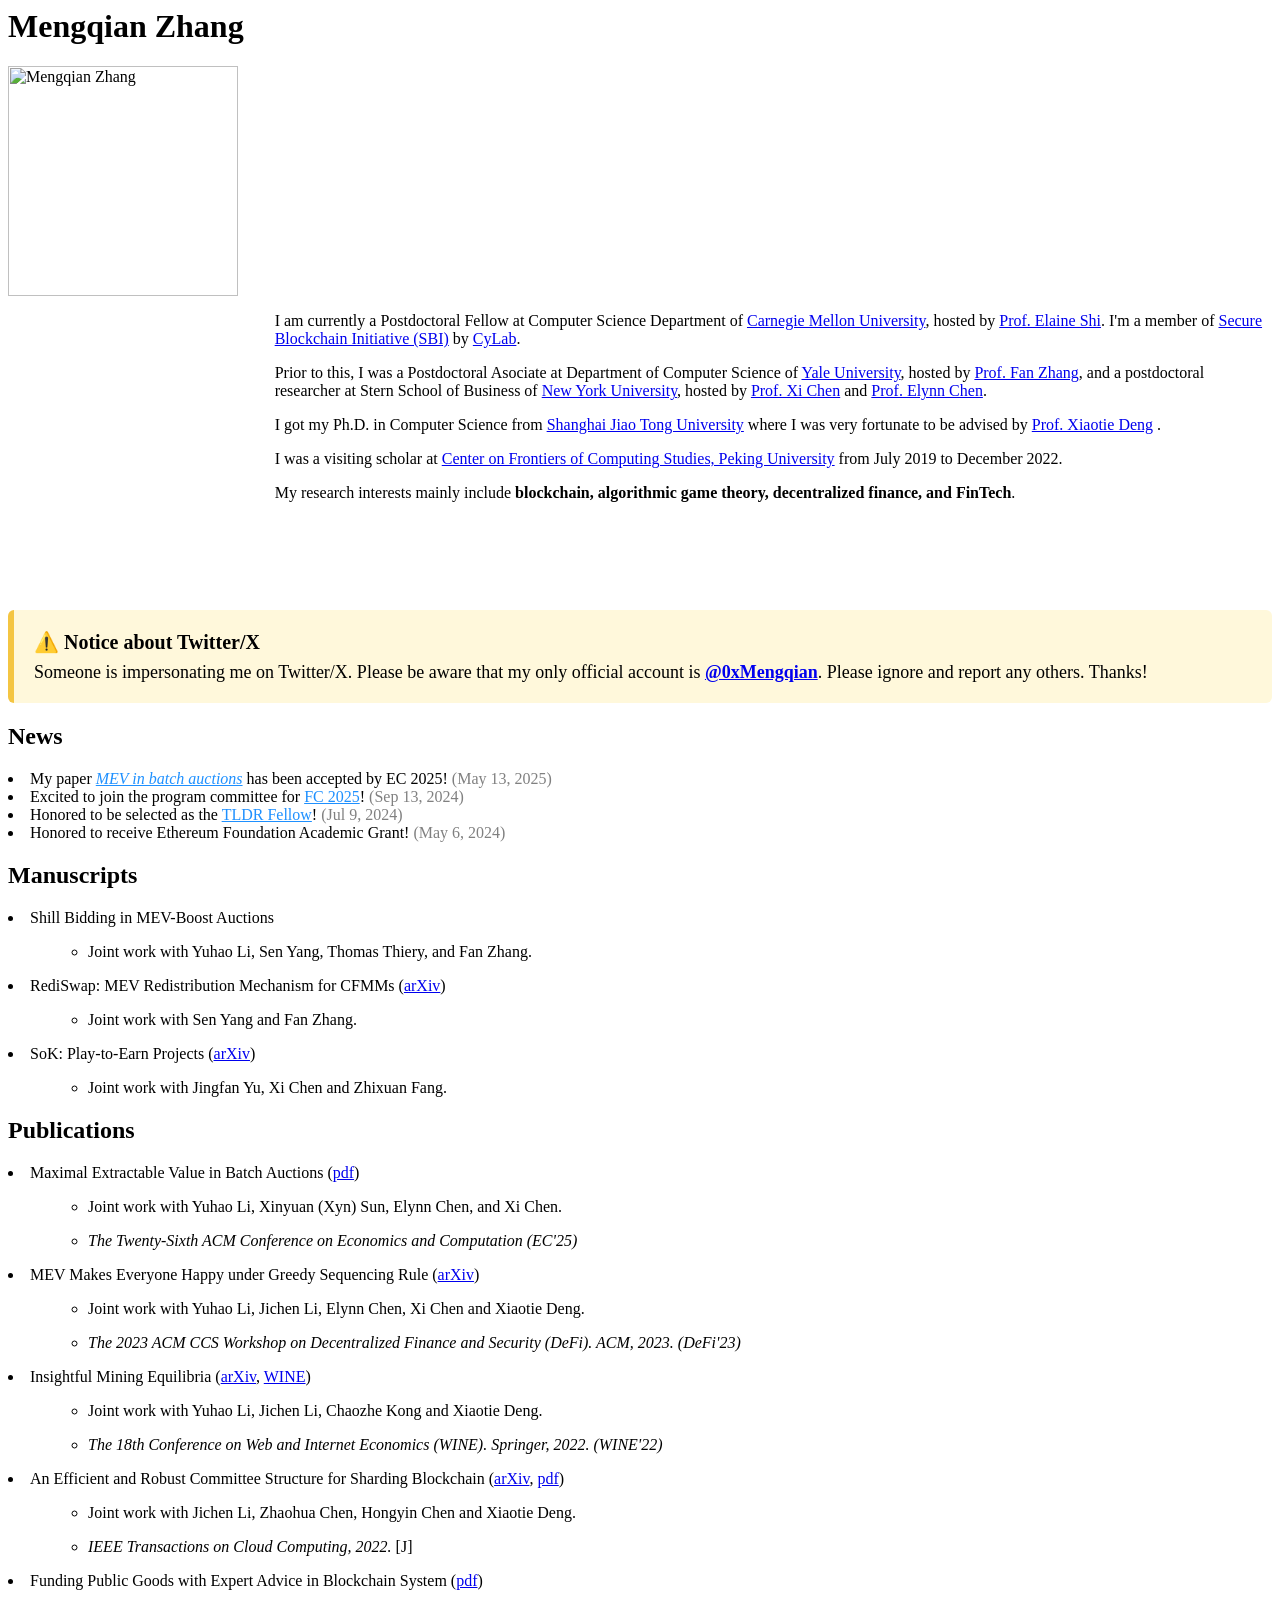
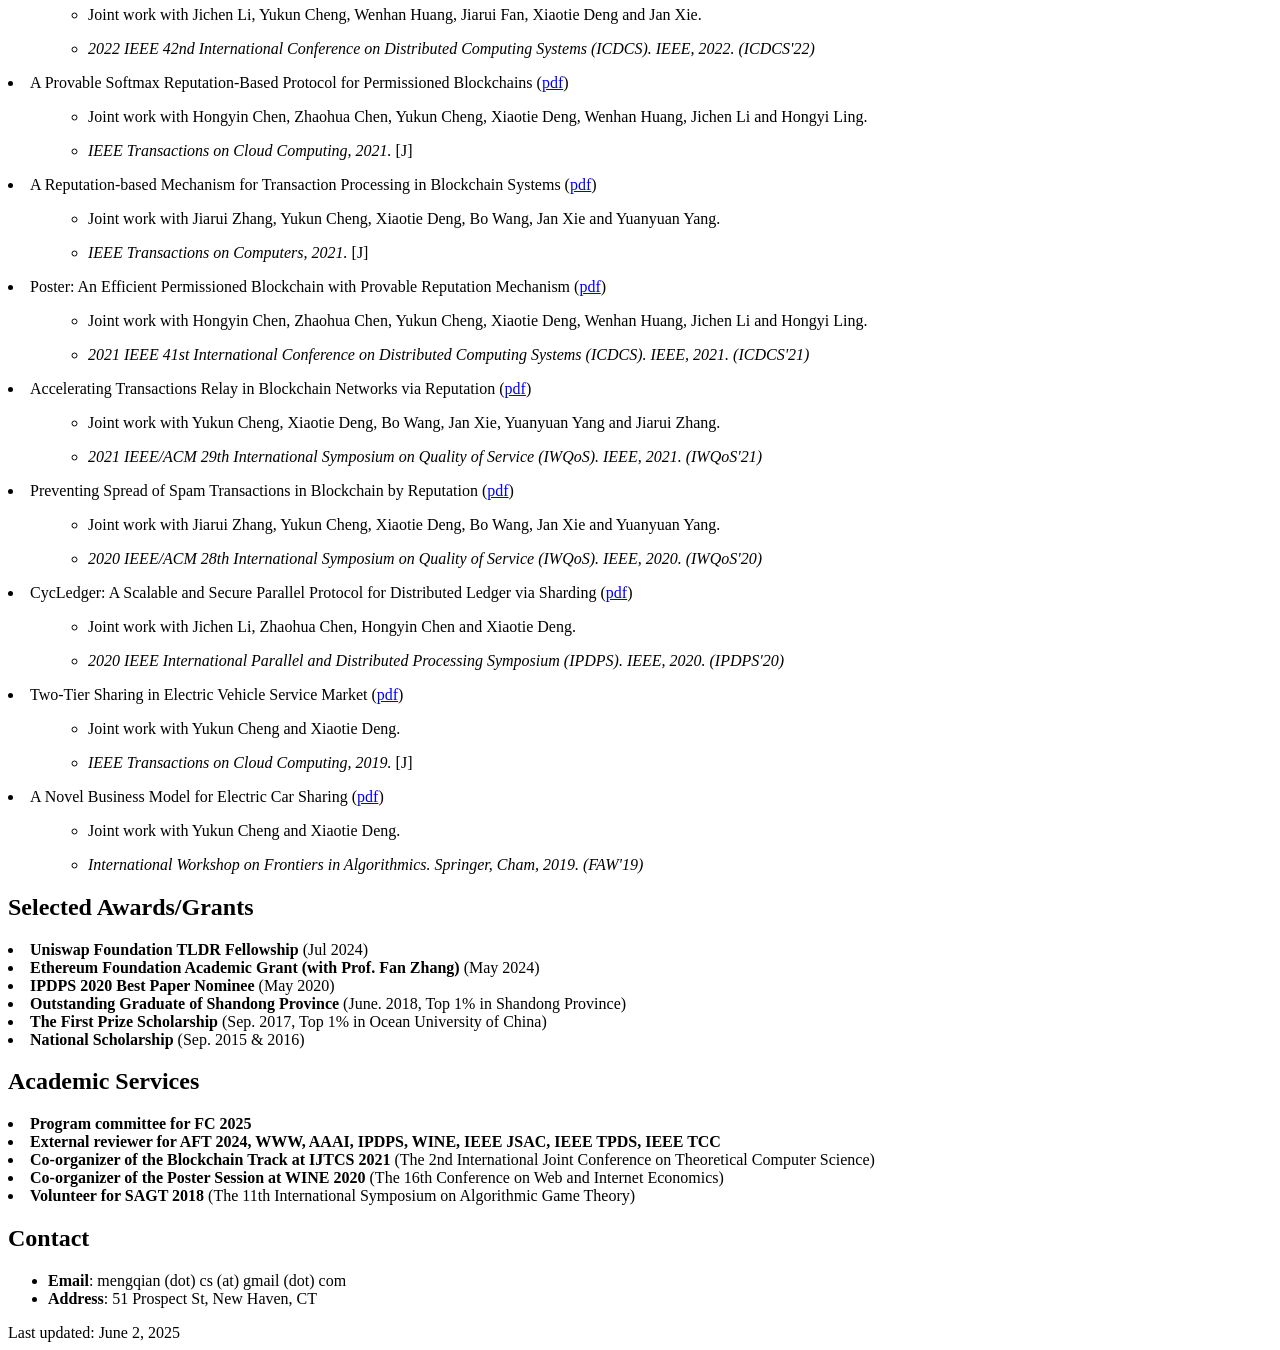
==== index.html @ 368bbe71 "minor" ====
<html><head><meta http-equiv="Content-Type" content="text/html; charset=UTF-8">

<title>Mengqian Zhang's Homepage</title>
<link rel="stylesheet" href="./files/main.css" type="text/css">
</head>


<body>
<h1>Mengqian Zhang</h1>
<div class="introimage"><img src="./files/mengqian.jpg" width="230" height="230" alt="Mengqian Zhang"></div>

<p style="margin-left:200pt">I am currently a Postdoctoral Fellow at Computer Science Department of <a href="https://www.cmu.edu/" target="_blank">Carnegie Mellon University</a>, hosted by <a href="https://elaineshi.com/" target="_blank">Prof. Elaine Shi</a>. I'm a member of <a href="https://www.cylab.cmu.edu/research/blockchain/" target="_blank">Secure Blockchain Initiative (SBI)</a> by <a href="https://www.cylab.cmu.edu/" target="_blank">CyLab</a>.</p>
<p style="margin-left:200pt">Prior to this, I was a Postdoctoral Asociate at Department of Computer Science of <a href="https://www.yale.edu/" target="_blank">Yale University</a>, hosted by <a href="https://www.fanzhang.me/" target="_blank">Prof. Fan Zhang</a>, and a postdoctoral researcher at Stern School of Business of <a href="https://www.nyu.edu/" target="_blank">New York University</a>, hosted by <a href="https://pages.stern.nyu.edu/~xchen3/" target="_blank">Prof. Xi Chen</a> and <a href="https://elynncc.github.io/" target="_blank">Prof. Elynn Chen</a>.</p>
<p style="margin-left:200pt">I got my Ph.D. in Computer Science from <a href="https://en.sjtu.edu.cn/" target="_blank">Shanghai Jiao Tong University</a> where I was very fortunate to be advised by <a href="https://cfcs.pku.edu.cn/english/people/faculty/xiaotiedeng/" target="_blank">Prof. Xiaotie Deng</a> .</p>
<p style="margin-left:200pt">I was a visiting scholar at <a href="https://cfcs.pku.edu.cn/english/index.htm" target="_blank">Center on Frontiers of Computing Studies, Peking University</a> from July 2019 to December 2022.</p>
<p style="margin-left:200pt">My research interests mainly include <b>blockchain, algorithmic game theory, decentralized finance, and FinTech</b>.</p>

<br/>
<br/>
<br/>
<br/>
<div style="
  background: #fff8db;
  border-left: 6px solid #f4c542;
  padding: 16px 20px;
  margin: 20px 0;
  border-radius: 6px;
  font-size: 18px;
  line-height: 1.6;
">
  <strong style="font-size: 20px;">⚠️ Notice about Twitter/X</strong><br>
  Someone is impersonating me on Twitter/X. Please be aware that my only official account is 
  <b><a href="https://x.com/0xMengqian" target="_blank">@0xMengqian</a></b>.
  Please ignore and report any others. Thanks!
</div>


<h2>News</h2>
<li class="title">My paper <a href="https://mengqian-zhang.github.io/papers/batch.pdf" target="_blank" style="color: DodgerBlue"><i>MEV in batch auctions</i></a> has been accepted by EC 2025! <font color="#808080">(May 13, 2025)</font></li>
<li class="title">Excited to join the program committee for <a href="https://fc25.ifca.ai/index.html" target="_blank" style="color: DodgerBlue">FC 2025</a>! <font color="#808080">(Sep 13, 2024)</font></li>
<li class="title">Honored to be selected as the <a href="https://www.thelatestindefi.org/fellowships" target="_blank" style="color: DodgerBlue">TLDR Fellow</a>! <font color="#808080">(Jul 9, 2024)</font></li>
<li class="title">Honored to receive Ethereum Foundation Academic Grant! <font color="#808080">(May 6, 2024)</font></li>


<h2>Manuscripts</h2>
<li class="title"> Shill Bidding in MEV-Boost Auctions </li>
<ul><ul><li>Joint work with Yuhao Li, Sen Yang, Thomas Thiery, and Fan Zhang.</li></ul></ul>


<li class="title"> RediSwap: MEV Redistribution Mechanism for CFMMs (<a href="https://arxiv.org/abs/2410.18434" target="_blank">arXiv</a>)</li>
<ul><ul><li>Joint work with Sen Yang and Fan Zhang.</li></ul></ul>


<li class="title"> SoK: Play-to-Earn Projects (<a href="https://arxiv.org/abs/2211.01000" target="_blank">arXiv</a>)</li>
<ul><ul><li>Joint work with Jingfan Yu, Xi Chen and Zhixuan Fang.</li></ul></ul>


<h2>Publications</h2>
<li class="title"> Maximal Extractable Value in Batch Auctions (<a href="https://mengqian-zhang.github.io/papers/batch.pdf" target="_blank">pdf</a>)</li></li>
<ul><ul><li>Joint work with Yuhao Li, Xinyuan (Xyn) Sun, Elynn Chen, and Xi Chen.</li></ul></ul>
<ul><ul><li><i>The Twenty-Sixth ACM Conference on Economics and Computation (EC'25)</i></li></ul></ul>


<li class="title"> MEV Makes Everyone Happy under Greedy Sequencing Rule (<a href="https://arxiv.org/abs/2309.12640" target="_blank">arXiv</a>)</li>
<ul><ul><li>Joint work with Yuhao Li, Jichen Li, Elynn Chen, Xi Chen and Xiaotie Deng.</li></ul></ul>
<ul><ul><li><i>The 2023 ACM CCS Workshop on Decentralized Finance and Security (DeFi). ACM, 2023. (DeFi'23)</i></li></ul></ul>


<li class="title"> Insightful Mining Equilibria (<a href="https://arxiv.org/abs/2202.08466" target="_blank">arXiv</a>, <a href="https://link.springer.com/chapter/10.1007/978-3-031-22832-2_2" target="_blank">WINE</a>)</li>
<ul><ul><li>Joint work with Yuhao Li, Jichen Li, Chaozhe Kong and Xiaotie Deng.</li></ul></ul>
<ul><ul><li><i>The 18th Conference on Web and Internet Economics (WINE). Springer, 2022. (WINE'22)</i></li></ul></ul>

<li class="title"> An Efficient and Robust Committee Structure for Sharding Blockchain (<a href="https://arxiv.org/abs/2112.15322" target="_blank">arXiv</a>, <a href="https://ieeexplore.ieee.org/document/9931932" target="_blank">pdf</a>)</li>
<ul><ul><li>Joint work with Jichen Li, Zhaohua Chen, Hongyin Chen and Xiaotie Deng.</li></ul></ul>
<ul><ul><li><i> IEEE Transactions on Cloud Computing, 2022.</i> [J]</li></ul></ul>

<li class="title">Funding Public Goods with Expert Advice in Blockchain System (<a href="https://ieeexplore.ieee.org/document/9912199" target="_blank">pdf</a>) </li>
<ul><ul><li>Joint work with Jichen Li, Yukun Cheng, Wenhan Huang, Jiarui Fan, Xiaotie Deng and Jan Xie.</li></ul></ul>
<ul><ul><li><i>2022 IEEE 42nd International Conference on Distributed Computing Systems (ICDCS). IEEE, 2022. (ICDCS'22)</i></li></ul></ul>


<li class="title">A Provable Softmax Reputation-Based Protocol for Permissioned Blockchains (<a href="https://ieeexplore.ieee.org/document/9626619" target="_blank">pdf</a>)</li>
<ul><ul><li>Joint work with Hongyin Chen, Zhaohua Chen, Yukun Cheng, Xiaotie Deng, Wenhan Huang, Jichen Li and Hongyi Ling.</li></ul></ul>
<ul><ul><li><i> IEEE Transactions on Cloud Computing, 2021.</i> [J]</li></ul></ul>
 
<li class="title">A Reputation-based Mechanism for Transaction Processing in Blockchain Systems (<a href="https://ieeexplore.ieee.org/abstract/document/9625746" target="_blank">pdf</a>) </li>
<ul><ul><li>Joint work with Jiarui Zhang, Yukun Cheng, Xiaotie Deng, Bo Wang, Jan Xie and Yuanyuan Yang.</li></ul></ul>
<ul><ul><li><i> IEEE Transactions on Computers, 2021.</i> [J]</li></ul></ul>
 
<li class="title">Poster: An Efficient Permissioned Blockchain with Provable Reputation Mechanism (<a href="https://ieeexplore.ieee.org/document/9546418" target="_blank">pdf</a>) </li>
<ul><ul><li>Joint work with Hongyin Chen, Zhaohua Chen, Yukun Cheng, Xiaotie Deng, Wenhan Huang, Jichen Li and Hongyi Ling.</li></ul></ul>
<ul><ul><li><i>2021 IEEE 41st International Conference on Distributed Computing Systems (ICDCS). IEEE, 2021. (ICDCS'21)</i></li></ul></ul>
 
<li class="title"> Accelerating Transactions Relay in Blockchain Networks via Reputation (<a href="https://ieeexplore.ieee.org/document/9521324" target="_blank">pdf</a>) </li>
<ul><ul><li>Joint work with Yukun Cheng, Xiaotie Deng, Bo Wang, Jan Xie, Yuanyuan Yang and Jiarui Zhang.</li></ul></ul>
<ul><ul><li><i>2021 IEEE/ACM 29th International Symposium on Quality of Service (IWQoS). IEEE, 2021. (IWQoS'21)</i></li></ul></ul>
 
<li class="title"> Preventing Spread of Spam Transactions in Blockchain by Reputation (<a href="https://ieeexplore.ieee.org/abstract/document/9213029" target="_blank">pdf</a>)</li>
<ul><ul><li>Joint work with Jiarui Zhang, Yukun Cheng, Xiaotie Deng, Bo Wang, Jan Xie and Yuanyuan Yang.</li></ul></ul>
<ul><ul><li><i>2020 IEEE/ACM 28th International Symposium on Quality of Service (IWQoS). IEEE, 2020. (IWQoS'20)</i></li></ul></ul>

<li class="title"> CycLedger: A Scalable and Secure Parallel Protocol for Distributed Ledger via Sharding (<a href="https://ieeexplore.ieee.org/abstract/document/9139886" target="_blank">pdf</a>)</li>
<ul><ul><li>Joint work with Jichen Li, Zhaohua Chen, Hongyin Chen and Xiaotie Deng.</li></ul></ul>
<ul><ul><li><i>2020 IEEE International Parallel and Distributed Processing Symposium (IPDPS). IEEE, 2020. (IPDPS'20)</i></li></ul></ul>

<li class="title"> Two-Tier Sharing in Electric Vehicle Service Market (<a href="https://ieeexplore.ieee.org/document/8839079" target="_blank">pdf</a>)</li>
<ul><ul><li>Joint work with Yukun Cheng and Xiaotie Deng.</li></ul></ul>
<ul><ul><li><i> IEEE Transactions on Cloud Computing, 2019.</i> [J]</li></ul></ul>

<li class="title"> A Novel Business Model for Electric Car Sharing (<a href="https://link.springer.com/chapter/10.1007/978-3-030-18126-0_7" target="_blank">pdf</a>)</li>
<ul><ul><li>Joint work with Yukun Cheng and Xiaotie Deng.</li></ul></ul>
<ul><ul><li><i>International Workshop on Frontiers in Algorithmics. Springer, Cham, 2019. (FAW'19)</i></li></ul></ul>


<h2>Selected Awards/Grants</h2>
<li class="title"> <b>Uniswap Foundation TLDR Fellowship</b> (Jul 2024) </li>

<li class="title"> <b>Ethereum Foundation Academic Grant (with Prof. Fan Zhang)</b> (May 2024) </li>

<li class="title"> <b>IPDPS 2020 Best Paper Nominee</b> (May 2020) </li>

<li class="title"> <b>Outstanding Graduate of Shandong Province</b> (June. 2018, Top 1% in Shandong Province) </li>

<li class="title"> <b>The First Prize Scholarship</b> (Sep. 2017, Top 1% in Ocean University of China) </li>

<li class="title"> <b>National Scholarship</b> (Sep. 2015 & 2016) </li>


<h2>Academic Services</h2>

<li class="title"> <b>Program committee for FC 2025</b> </li>

<li class="title"> <b>External reviewer for AFT 2024, WWW, AAAI, IPDPS, WINE, IEEE JSAC, IEEE TPDS, IEEE TCC</b> </li>

<li class="title">  <b>Co-organizer of the Blockchain Track at IJTCS 2021</b> (The 2nd International Joint Conference on Theoretical Computer Science) </li>

<li class="title">  <b>Co-organizer of the Poster Session at WINE 2020</b> (The 16th Conference on Web and Internet Economics) </li>

<li class="title">  <b>Volunteer for SAGT 2018</b> (The 11th International Symposium on Algorithmic Game Theory) </li>


<h2>Contact</h2>
<ul>
<li><strong>Email</strong>: mengqian (dot) cs (at) gmail (dot) com</li>
<li><strong>Address</strong>: 51 Prospect St, New Haven, CT</li>
</ul>



<div class="foot">
Last updated: June 2, 2025
</div>

<script type="text/javascript" id="clustrmaps" src="//clustrmaps.com/map_v2.js?d=16tfP3bPDC6aysCmOXCq1OZwCvVATTSES0Q9c5bzpAk&cl=ffffff&w=0"></script>

</body></html>
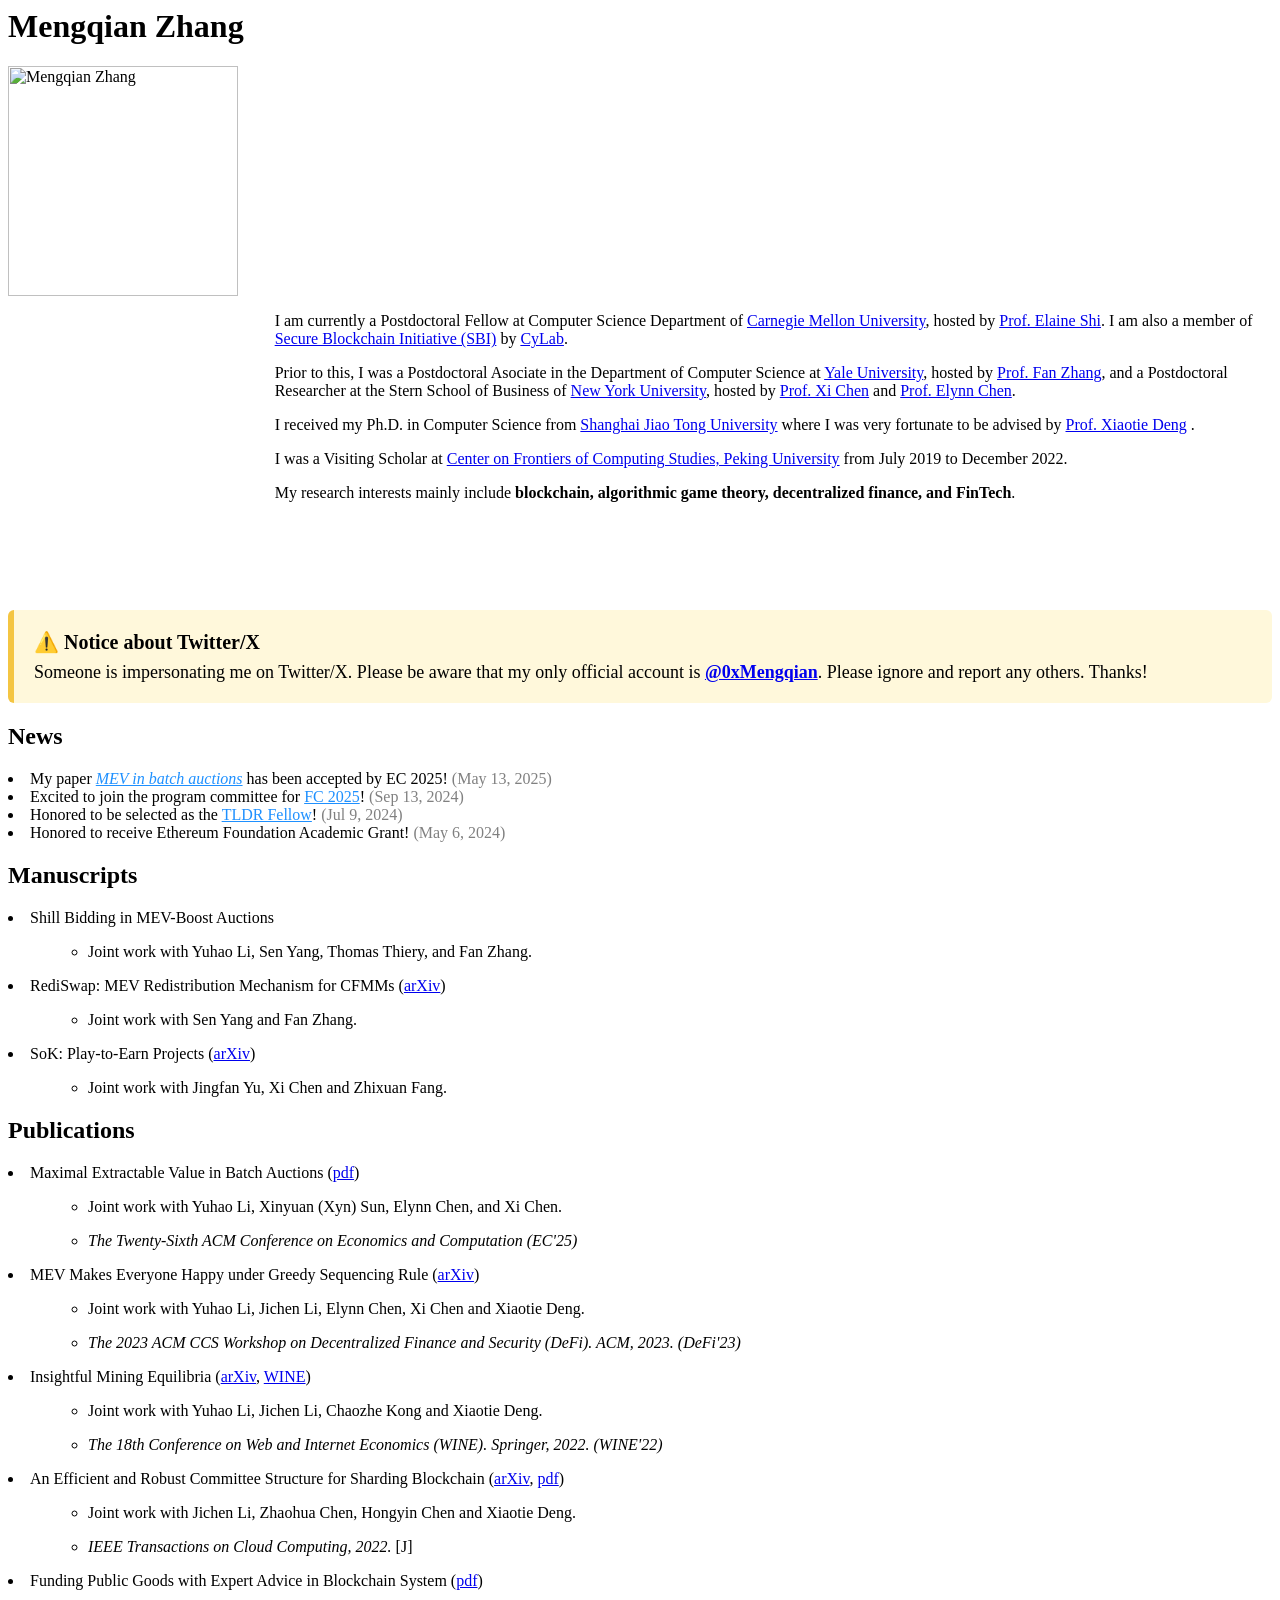
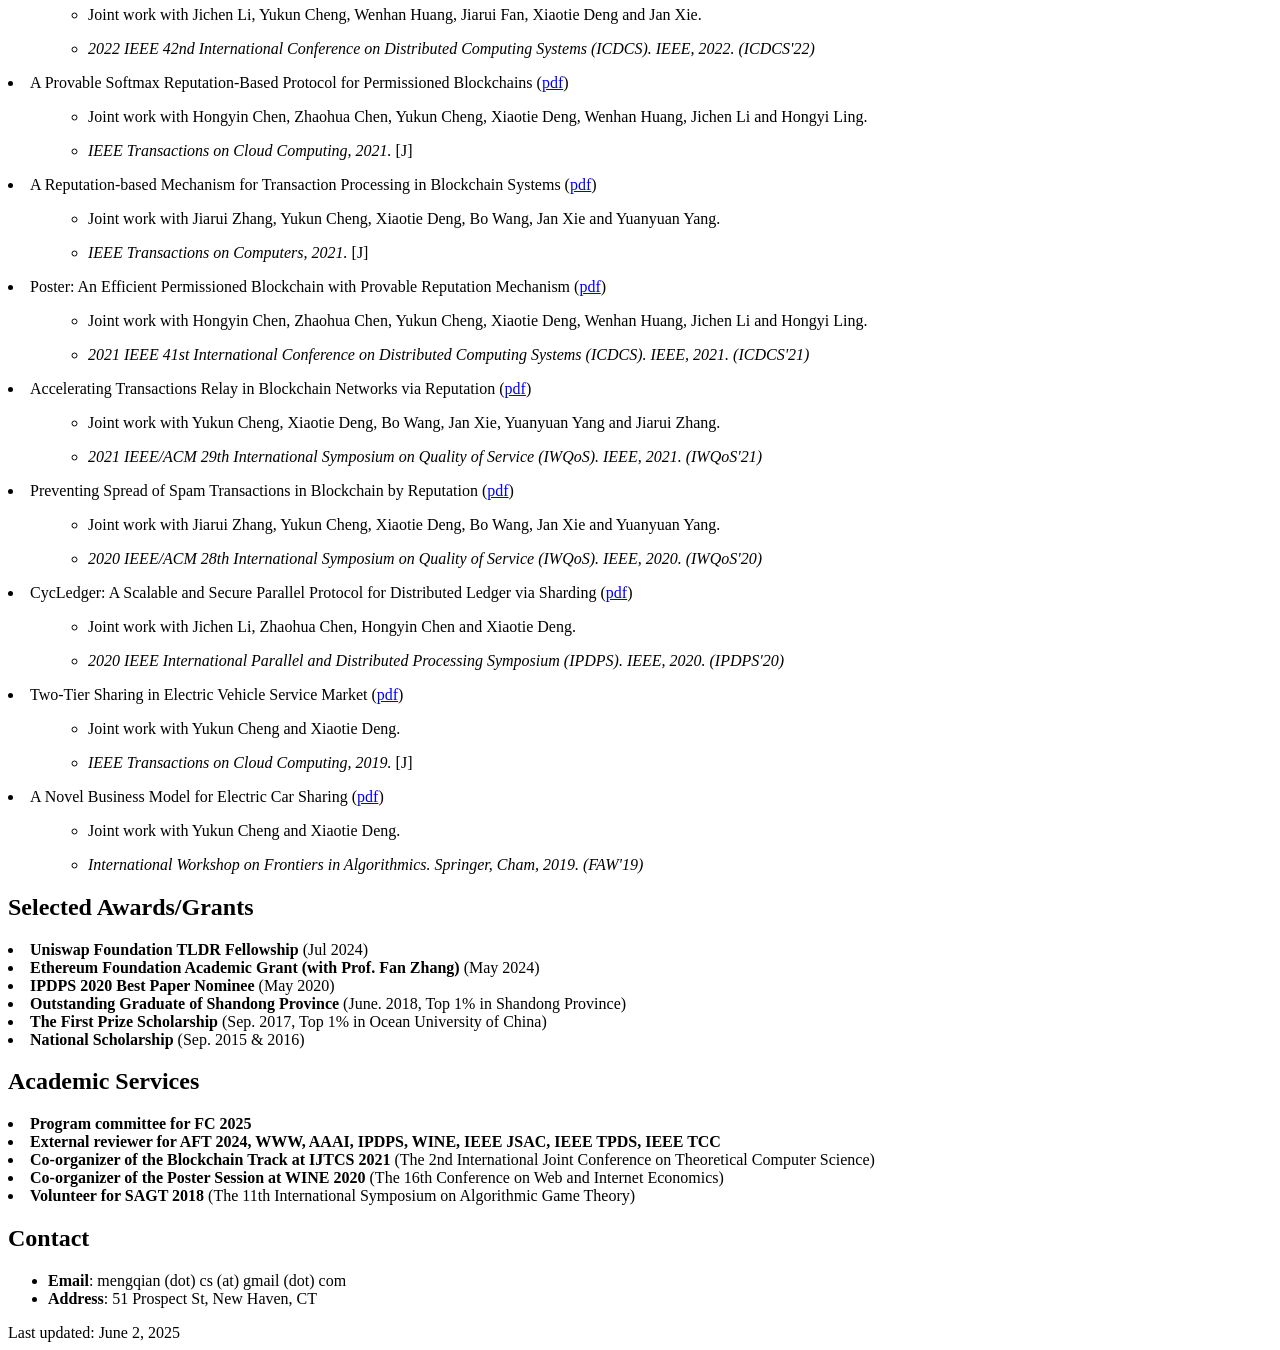
==== commit b2637f01: "minor" ====
--- a/index.html
+++ b/index.html
@@ -9,10 +9,10 @@
 <h1>Mengqian Zhang</h1>
 <div class="introimage"><img src="./files/mengqian.jpg" width="230" height="230" alt="Mengqian Zhang"></div>
 
-<p style="margin-left:200pt">I am currently a Postdoctoral Fellow at Computer Science Department of <a href="https://www.cmu.edu/" target="_blank">Carnegie Mellon University</a>, hosted by <a href="https://elaineshi.com/" target="_blank">Prof. Elaine Shi</a>. I'm a member of <a href="https://www.cylab.cmu.edu/research/blockchain/" target="_blank">Secure Blockchain Initiative (SBI)</a> by <a href="https://www.cylab.cmu.edu/" target="_blank">CyLab</a>.</p>
-<p style="margin-left:200pt">Prior to this, I was a Postdoctoral Asociate at Department of Computer Science of <a href="https://www.yale.edu/" target="_blank">Yale University</a>, hosted by <a href="https://www.fanzhang.me/" target="_blank">Prof. Fan Zhang</a>, and a postdoctoral researcher at Stern School of Business of <a href="https://www.nyu.edu/" target="_blank">New York University</a>, hosted by <a href="https://pages.stern.nyu.edu/~xchen3/" target="_blank">Prof. Xi Chen</a> and <a href="https://elynncc.github.io/" target="_blank">Prof. Elynn Chen</a>.</p>
-<p style="margin-left:200pt">I got my Ph.D. in Computer Science from <a href="https://en.sjtu.edu.cn/" target="_blank">Shanghai Jiao Tong University</a> where I was very fortunate to be advised by <a href="https://cfcs.pku.edu.cn/english/people/faculty/xiaotiedeng/" target="_blank">Prof. Xiaotie Deng</a> .</p>
-<p style="margin-left:200pt">I was a visiting scholar at <a href="https://cfcs.pku.edu.cn/english/index.htm" target="_blank">Center on Frontiers of Computing Studies, Peking University</a> from July 2019 to December 2022.</p>
+<p style="margin-left:200pt">I am currently a Postdoctoral Fellow at Computer Science Department of <a href="https://www.cmu.edu/" target="_blank">Carnegie Mellon University</a>, hosted by <a href="https://elaineshi.com/" target="_blank">Prof. Elaine Shi</a>. I am also a member of <a href="https://www.cylab.cmu.edu/research/blockchain/" target="_blank">Secure Blockchain Initiative (SBI)</a> by <a href="https://www.cylab.cmu.edu/" target="_blank">CyLab</a>.</p>
+<p style="margin-left:200pt">Prior to this, I was a Postdoctoral Asociate in the Department of Computer Science at <a href="https://www.yale.edu/" target="_blank">Yale University</a>, hosted by <a href="https://www.fanzhang.me/" target="_blank">Prof. Fan Zhang</a>, and a Postdoctoral Researcher at the Stern School of Business of <a href="https://www.nyu.edu/" target="_blank">New York University</a>, hosted by <a href="https://pages.stern.nyu.edu/~xchen3/" target="_blank">Prof. Xi Chen</a> and <a href="https://elynncc.github.io/" target="_blank">Prof. Elynn Chen</a>.</p>
+<p style="margin-left:200pt">I received my Ph.D. in Computer Science from <a href="https://en.sjtu.edu.cn/" target="_blank">Shanghai Jiao Tong University</a> where I was very fortunate to be advised by <a href="https://cfcs.pku.edu.cn/english/people/faculty/xiaotiedeng/" target="_blank">Prof. Xiaotie Deng</a> .</p>
+<p style="margin-left:200pt">I was a Visiting Scholar at <a href="https://cfcs.pku.edu.cn/english/index.htm" target="_blank">Center on Frontiers of Computing Studies, Peking University</a> from July 2019 to December 2022.</p>
 <p style="margin-left:200pt">My research interests mainly include <b>blockchain, algorithmic game theory, decentralized finance, and FinTech</b>.</p>
 
 <br/>
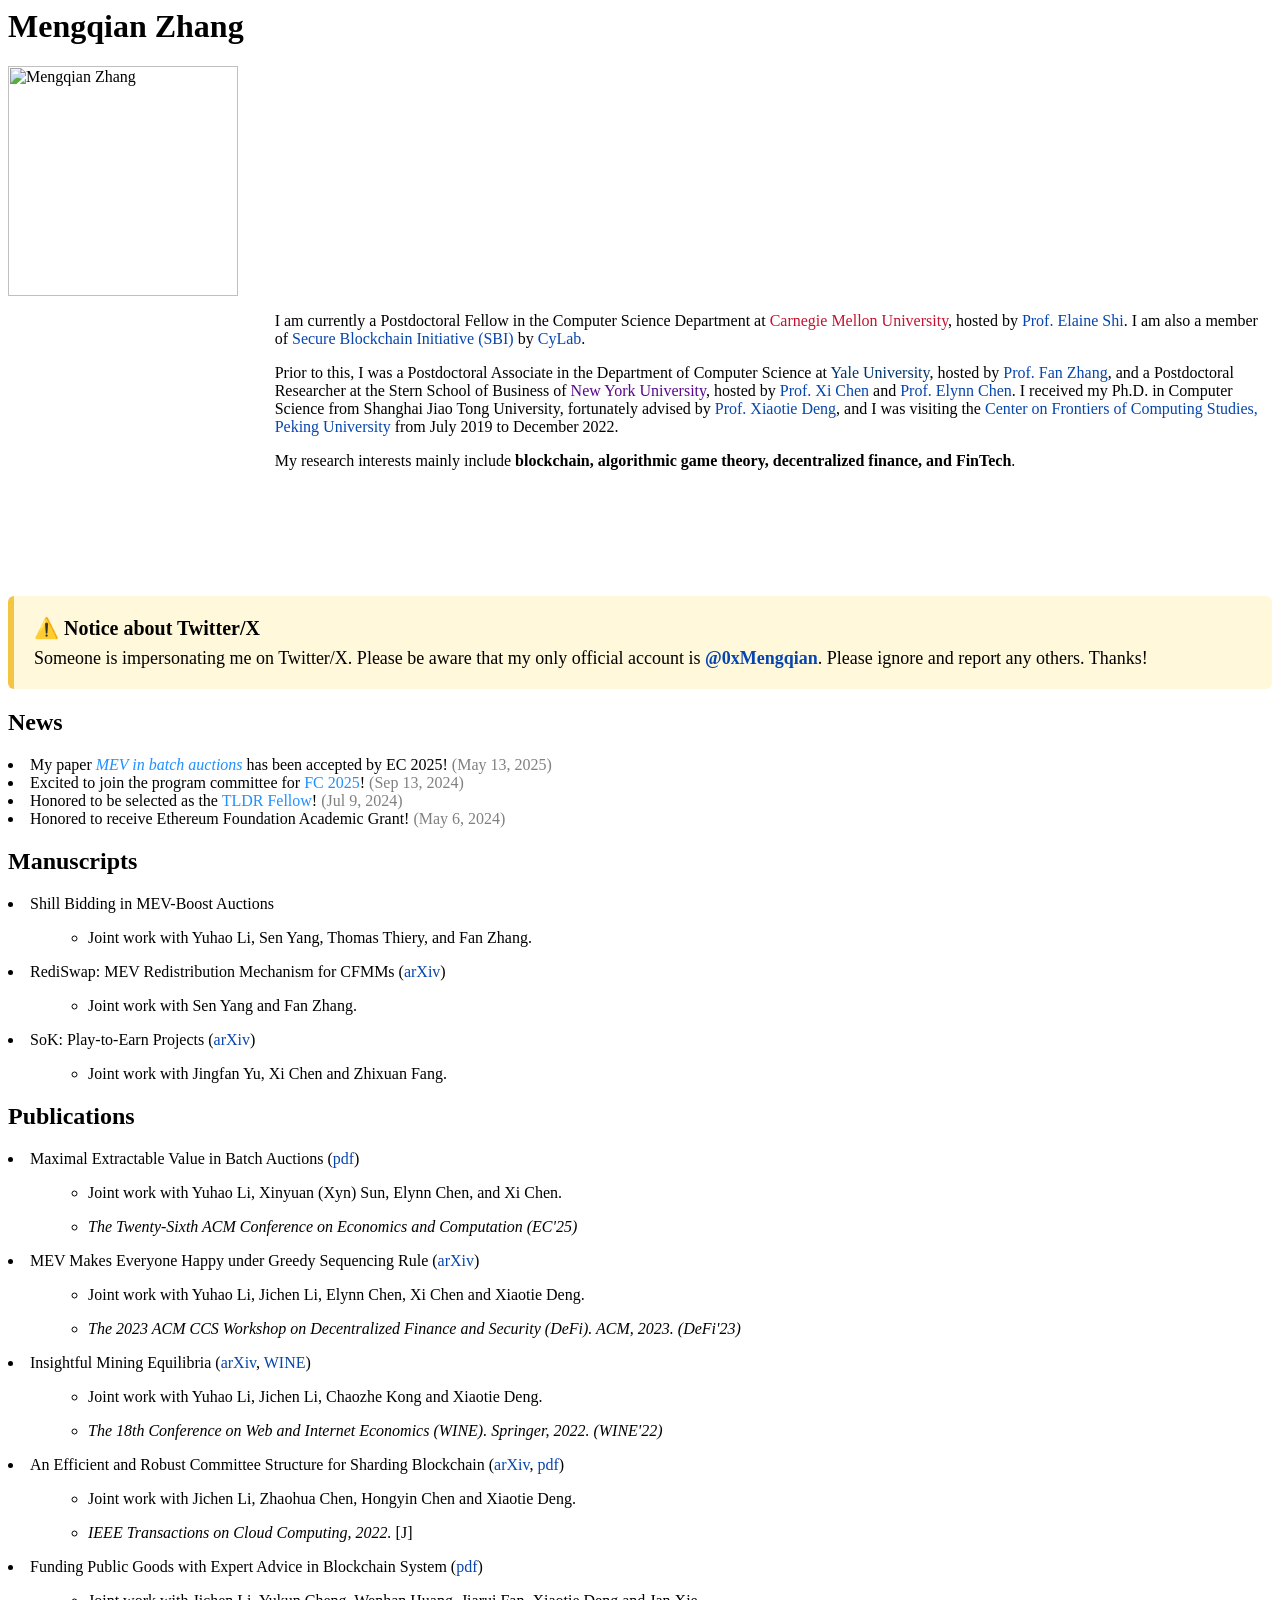
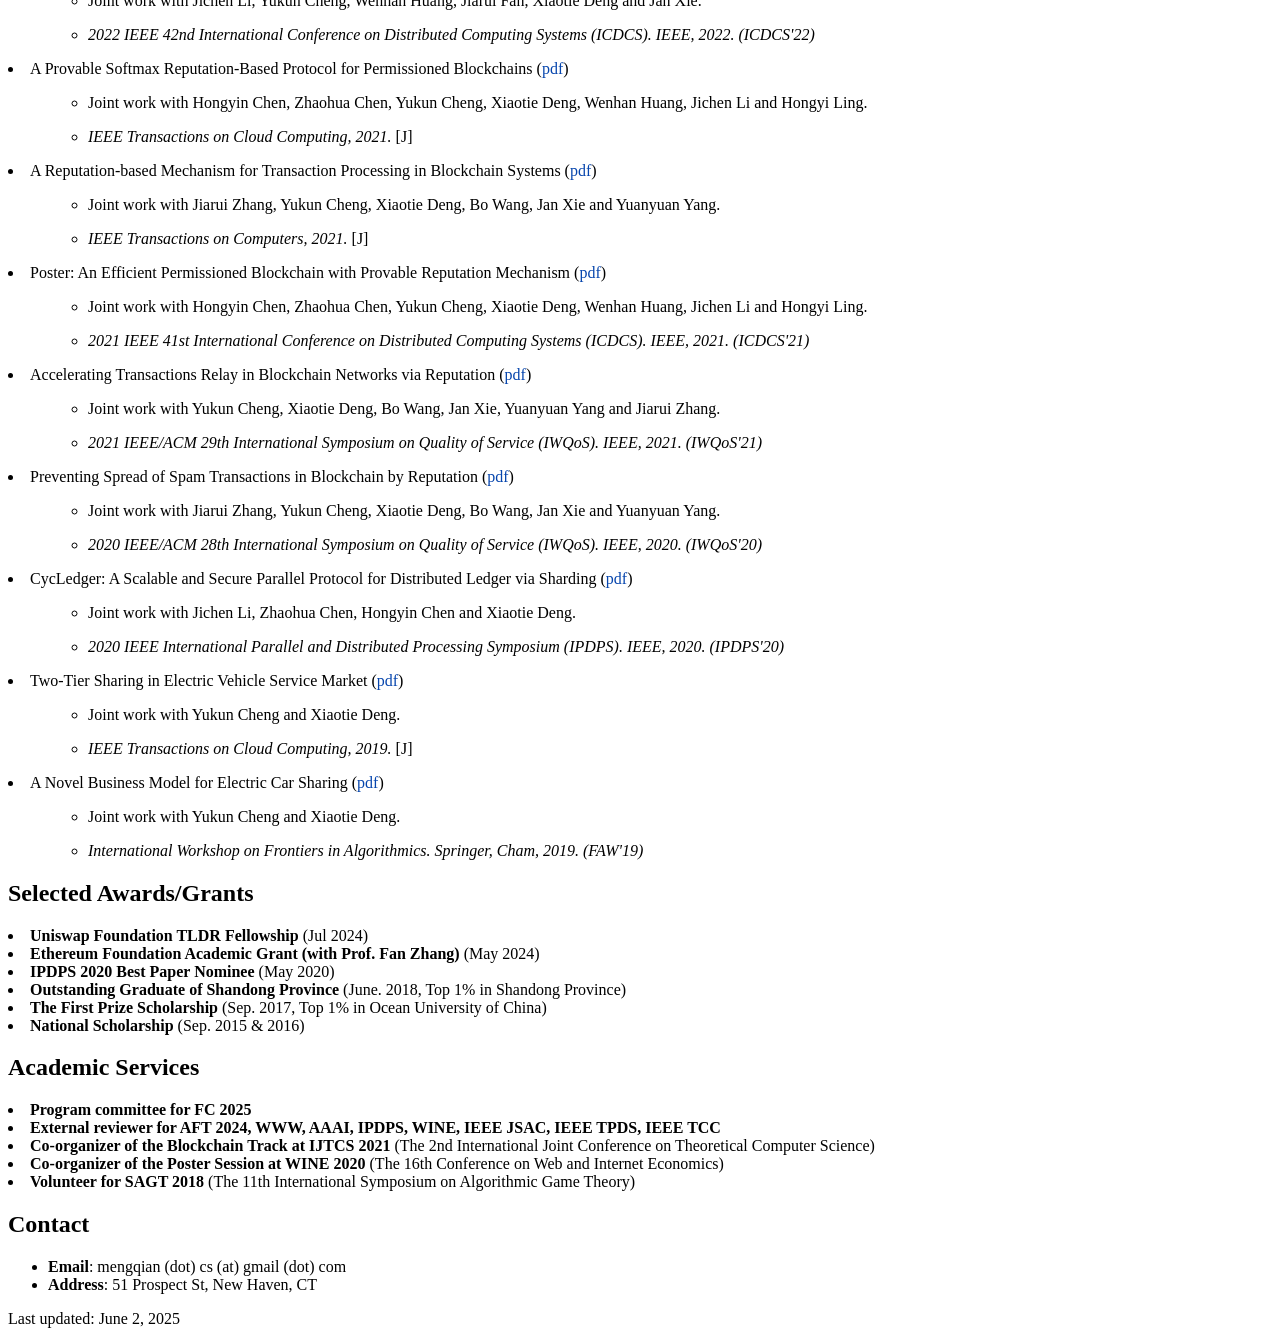
==== commit 5037c178: "minor" ====
--- a/index.html
+++ b/index.html
@@ -1,7 +1,18 @@
-<html><head><meta http-equiv="Content-Type" content="text/html; charset=UTF-8">
+<html>
+<head>
+  <meta http-equiv="Content-Type" content="text/html; charset=UTF-8">
+  <title>Mengqian Zhang's Homepage</title>
+  <link rel="stylesheet" href="./files/main.css" type="text/css">
+  <style>
+      a {
+        text-decoration: none;
+        color: #0645ad;  
+      }
 
-<title>Mengqian Zhang's Homepage</title>
-<link rel="stylesheet" href="./files/main.css" type="text/css">
+      a:hover {
+        text-decoration: underline;
+      }
+  </style>
 </head>
 
 
@@ -9,12 +20,12 @@
 <h1>Mengqian Zhang</h1>
 <div class="introimage"><img src="./files/mengqian.jpg" width="230" height="230" alt="Mengqian Zhang"></div>
 
-<p style="margin-left:200pt">I am currently a Postdoctoral Fellow at Computer Science Department of <a href="https://www.cmu.edu/" target="_blank">Carnegie Mellon University</a>, hosted by <a href="https://elaineshi.com/" target="_blank">Prof. Elaine Shi</a>. I am also a member of <a href="https://www.cylab.cmu.edu/research/blockchain/" target="_blank">Secure Blockchain Initiative (SBI)</a> by <a href="https://www.cylab.cmu.edu/" target="_blank">CyLab</a>.</p>
-<p style="margin-left:200pt">Prior to this, I was a Postdoctoral Asociate in the Department of Computer Science at <a href="https://www.yale.edu/" target="_blank">Yale University</a>, hosted by <a href="https://www.fanzhang.me/" target="_blank">Prof. Fan Zhang</a>, and a Postdoctoral Researcher at the Stern School of Business of <a href="https://www.nyu.edu/" target="_blank">New York University</a>, hosted by <a href="https://pages.stern.nyu.edu/~xchen3/" target="_blank">Prof. Xi Chen</a> and <a href="https://elynncc.github.io/" target="_blank">Prof. Elynn Chen</a>.</p>
-<p style="margin-left:200pt">I received my Ph.D. in Computer Science from <a href="https://en.sjtu.edu.cn/" target="_blank">Shanghai Jiao Tong University</a> where I was very fortunate to be advised by <a href="https://cfcs.pku.edu.cn/english/people/faculty/xiaotiedeng/" target="_blank">Prof. Xiaotie Deng</a> .</p>
-<p style="margin-left:200pt">I was a Visiting Scholar at <a href="https://cfcs.pku.edu.cn/english/index.htm" target="_blank">Center on Frontiers of Computing Studies, Peking University</a> from July 2019 to December 2022.</p>
+<p style="margin-left:200pt">I am currently a Postdoctoral Fellow in the Computer Science Department at <a href="https://www.cmu.edu/" target="_blank"><font color="#C41230">Carnegie Mellon University</font></a>, hosted by <a href="https://elaineshi.com/" target="_blank">Prof. Elaine Shi</a>. I am also a member of <a href="https://www.cylab.cmu.edu/research/blockchain/" target="_blank">Secure Blockchain Initiative (SBI)</a> by <a href="https://www.cylab.cmu.edu/" target="_blank">CyLab</a>.</p>
+
+<p style="margin-left:200pt">Prior to this, I was a Postdoctoral Associate in the Department of Computer Science at <font color="#00356B">Yale University</font>, hosted by <a href="https://www.fanzhang.me/" target="_blank">Prof. Fan Zhang</a>, and a Postdoctoral Researcher at the Stern School of Business of <font color="#57068c">New York University</font>, hosted by <a href="https://pages.stern.nyu.edu/~xchen3/" target="_blank">Prof. Xi Chen</a> and <a href="https://elynncc.github.io/" target="_blank">Prof. Elynn Chen</a>. I received my Ph.D. in Computer Science from Shanghai Jiao Tong University, fortunately advised by <a href="https://cfcs.pku.edu.cn/english/people/faculty/xiaotiedeng/" target="_blank">Prof. Xiaotie Deng</a>, and I was visiting the <a href="https://cfcs.pku.edu.cn/english/index.htm" target="_blank">Center on Frontiers of Computing Studies, Peking University</a> from July 2019 to December 2022.</p>
 <p style="margin-left:200pt">My research interests mainly include <b>blockchain, algorithmic game theory, decentralized finance, and FinTech</b>.</p>
 
+<br/>
 <br/>
 <br/>
 <br/>
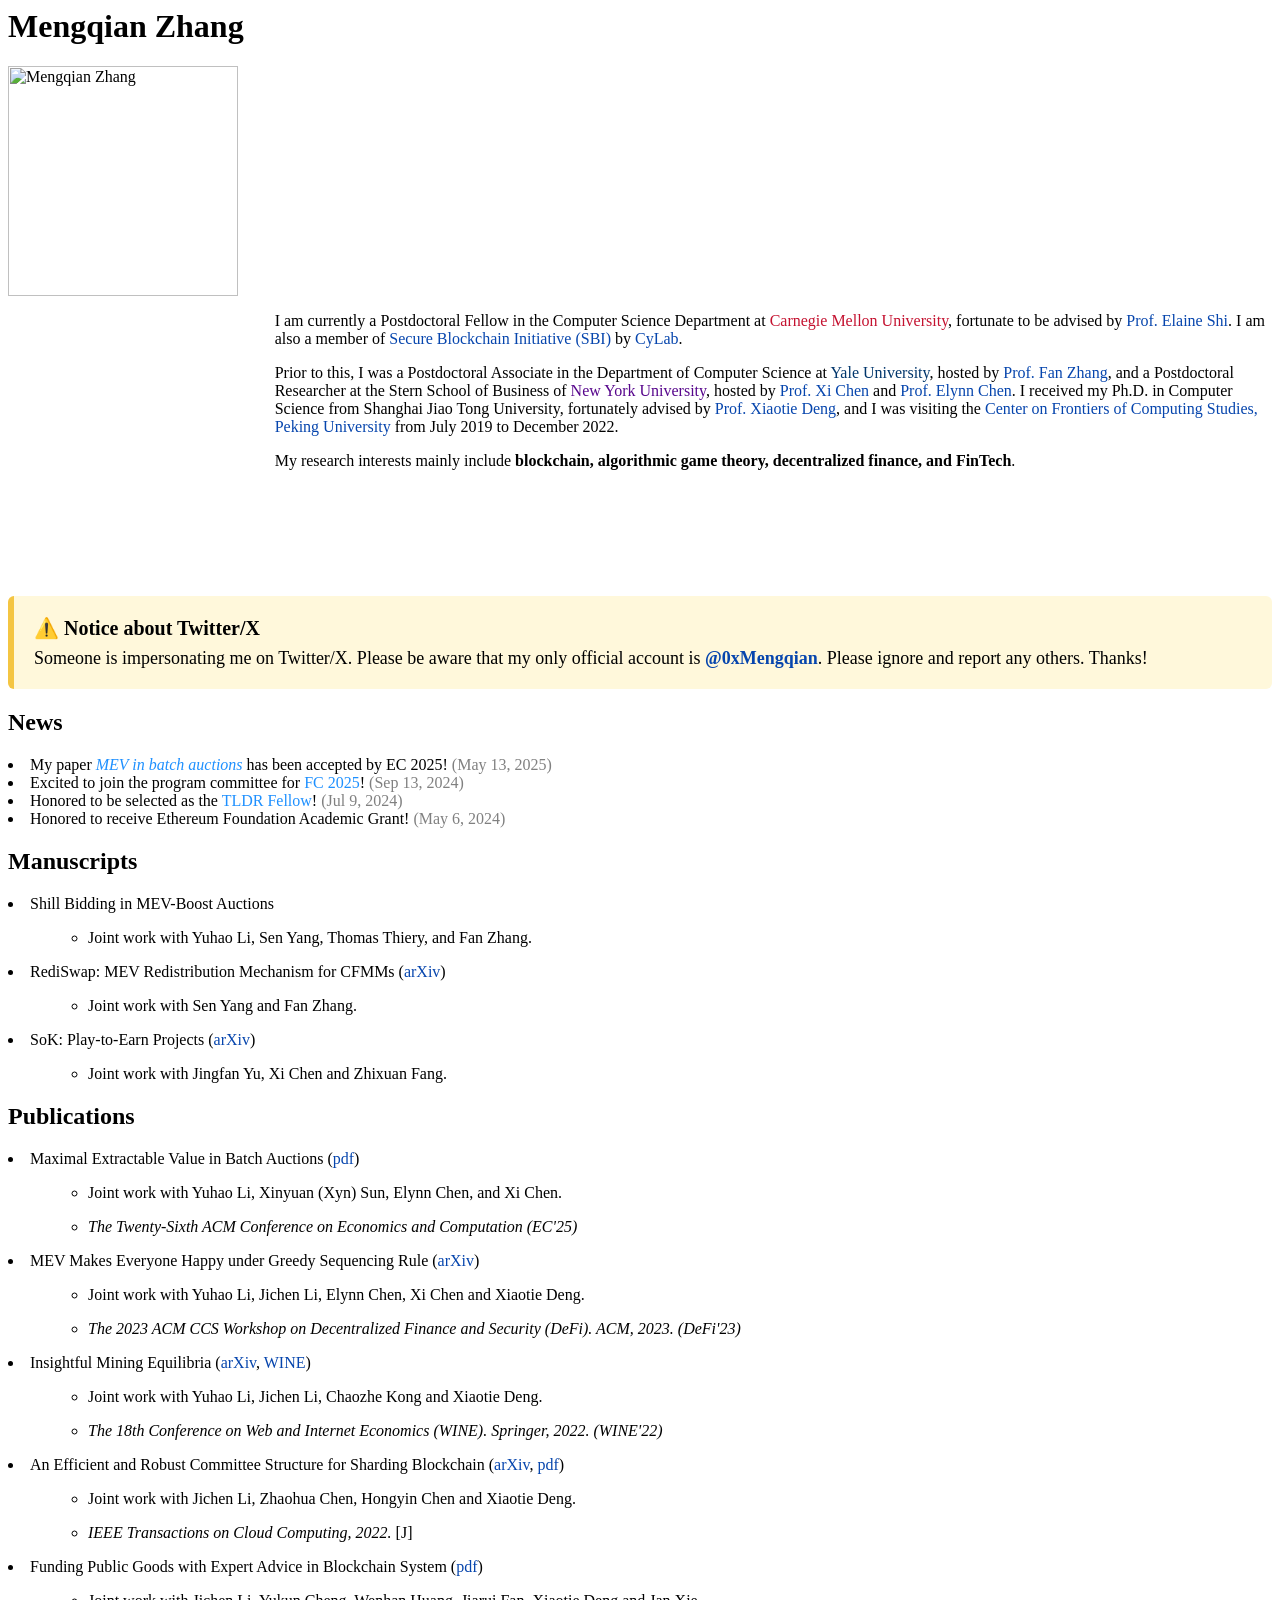
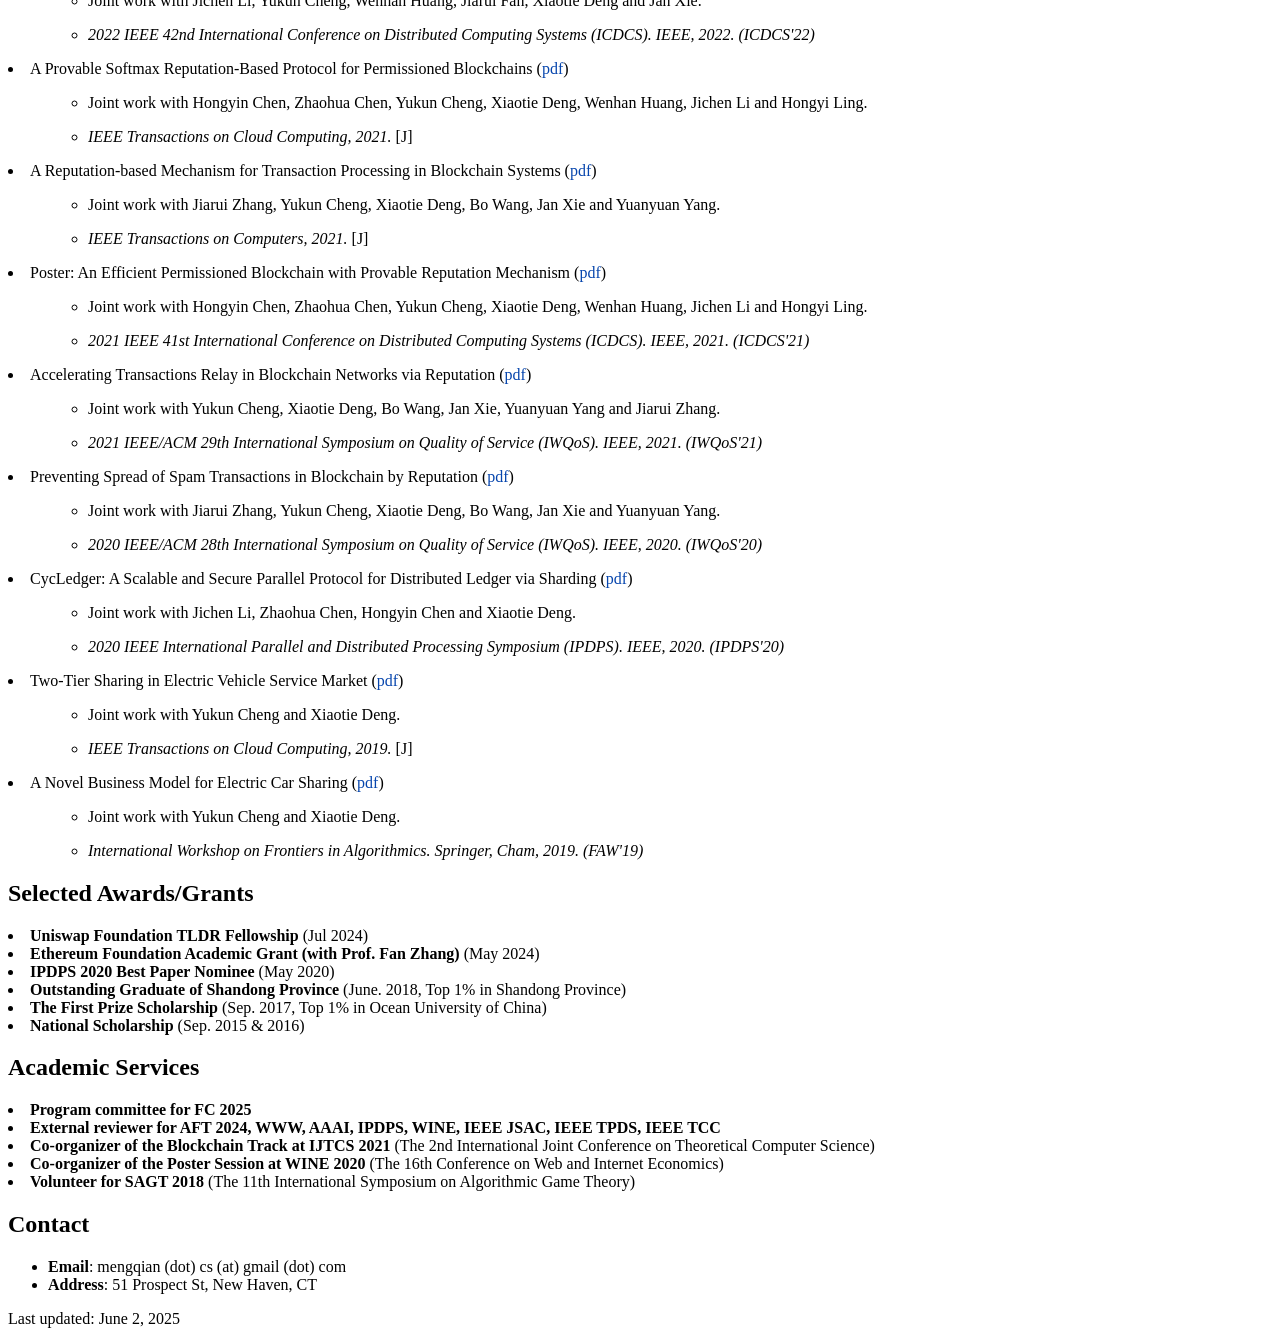
==== commit dfd8a891: "minor" ====
--- a/index.html
+++ b/index.html
@@ -20,7 +20,7 @@
 <h1>Mengqian Zhang</h1>
 <div class="introimage"><img src="./files/mengqian.jpg" width="230" height="230" alt="Mengqian Zhang"></div>
 
-<p style="margin-left:200pt">I am currently a Postdoctoral Fellow in the Computer Science Department at <a href="https://www.cmu.edu/" target="_blank"><font color="#C41230">Carnegie Mellon University</font></a>, hosted by <a href="https://elaineshi.com/" target="_blank">Prof. Elaine Shi</a>. I am also a member of <a href="https://www.cylab.cmu.edu/research/blockchain/" target="_blank">Secure Blockchain Initiative (SBI)</a> by <a href="https://www.cylab.cmu.edu/" target="_blank">CyLab</a>.</p>
+<p style="margin-left:200pt">I am currently a Postdoctoral Fellow in the Computer Science Department at <a href="https://www.cmu.edu/" target="_blank"><font color="#C41230">Carnegie Mellon University</font></a>, fortunate to be advised by <a href="https://elaineshi.com/" target="_blank">Prof. Elaine Shi</a>. I am also a member of <a href="https://www.cylab.cmu.edu/research/blockchain/" target="_blank">Secure Blockchain Initiative (SBI)</a> by <a href="https://www.cylab.cmu.edu/" target="_blank">CyLab</a>.</p>
 
 <p style="margin-left:200pt">Prior to this, I was a Postdoctoral Associate in the Department of Computer Science at <font color="#00356B">Yale University</font>, hosted by <a href="https://www.fanzhang.me/" target="_blank">Prof. Fan Zhang</a>, and a Postdoctoral Researcher at the Stern School of Business of <font color="#57068c">New York University</font>, hosted by <a href="https://pages.stern.nyu.edu/~xchen3/" target="_blank">Prof. Xi Chen</a> and <a href="https://elynncc.github.io/" target="_blank">Prof. Elynn Chen</a>. I received my Ph.D. in Computer Science from Shanghai Jiao Tong University, fortunately advised by <a href="https://cfcs.pku.edu.cn/english/people/faculty/xiaotiedeng/" target="_blank">Prof. Xiaotie Deng</a>, and I was visiting the <a href="https://cfcs.pku.edu.cn/english/index.htm" target="_blank">Center on Frontiers of Computing Studies, Peking University</a> from July 2019 to December 2022.</p>
 <p style="margin-left:200pt">My research interests mainly include <b>blockchain, algorithmic game theory, decentralized finance, and FinTech</b>.</p>
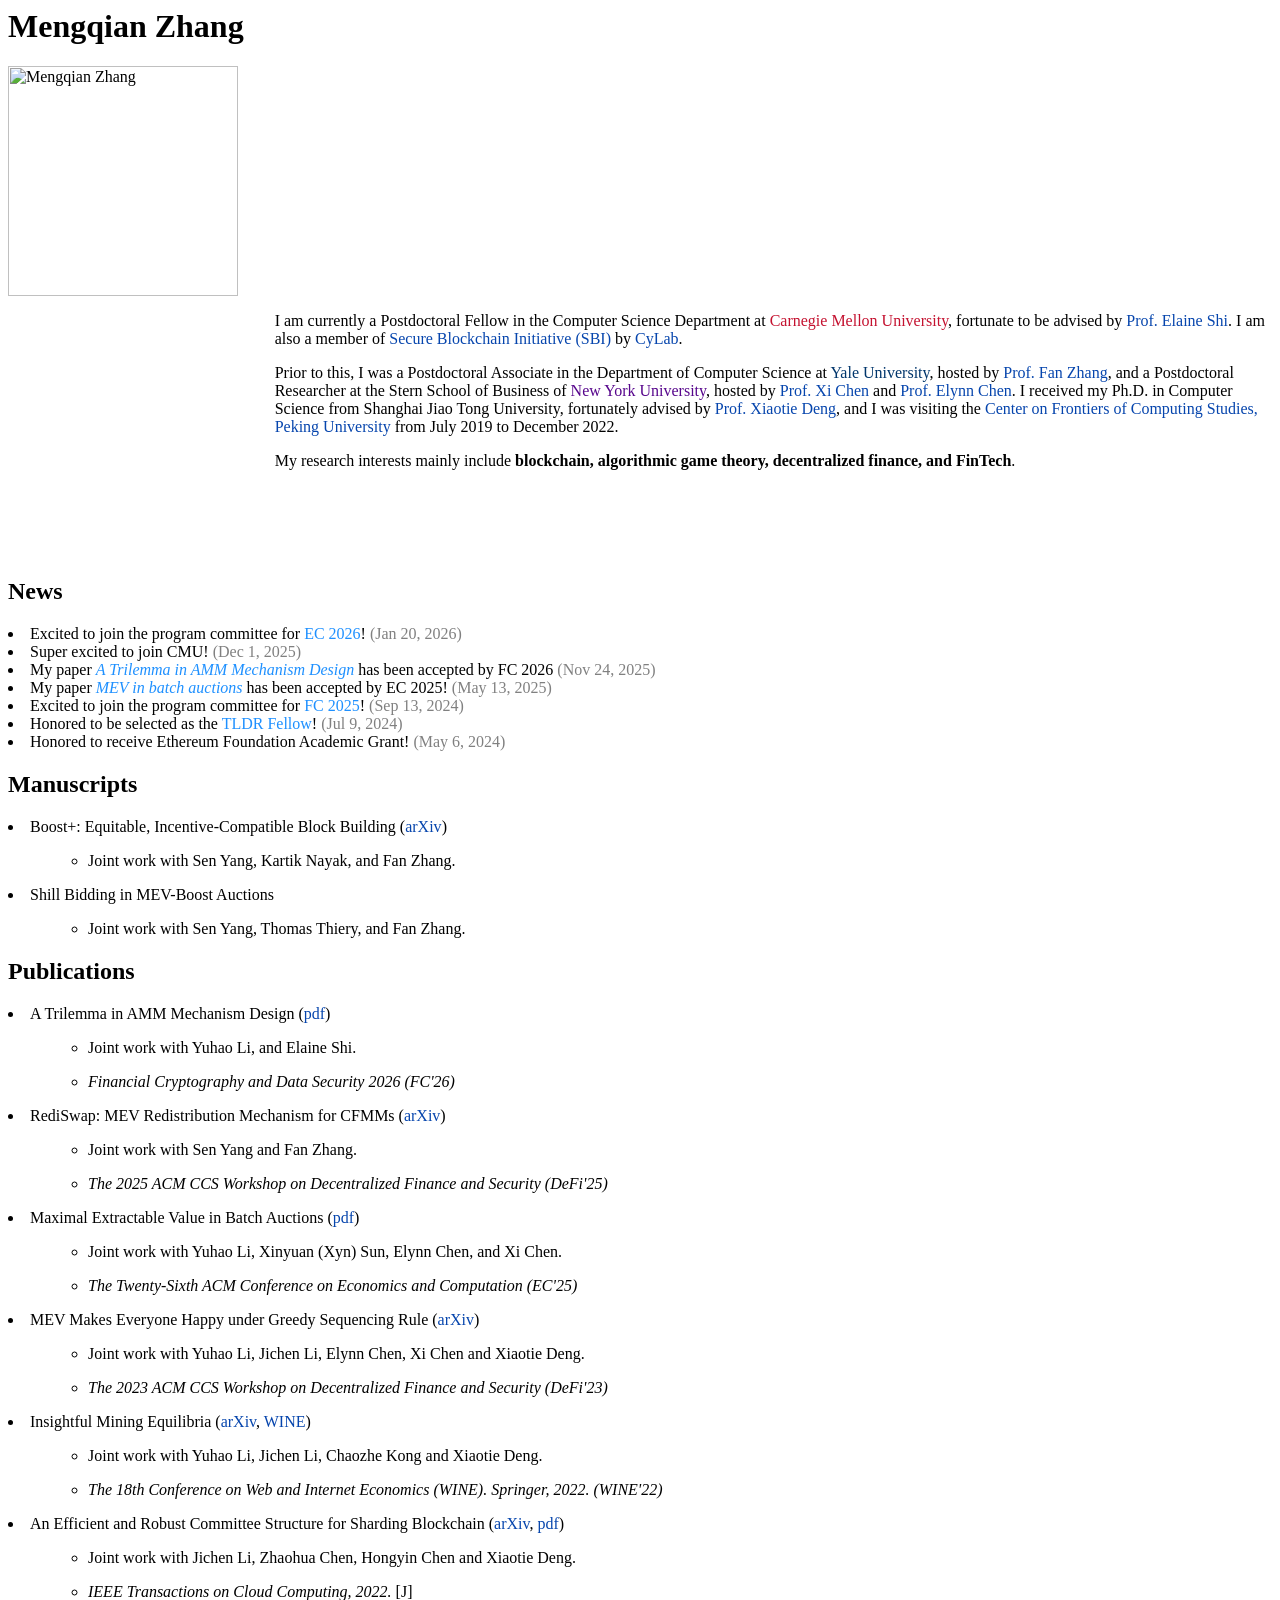
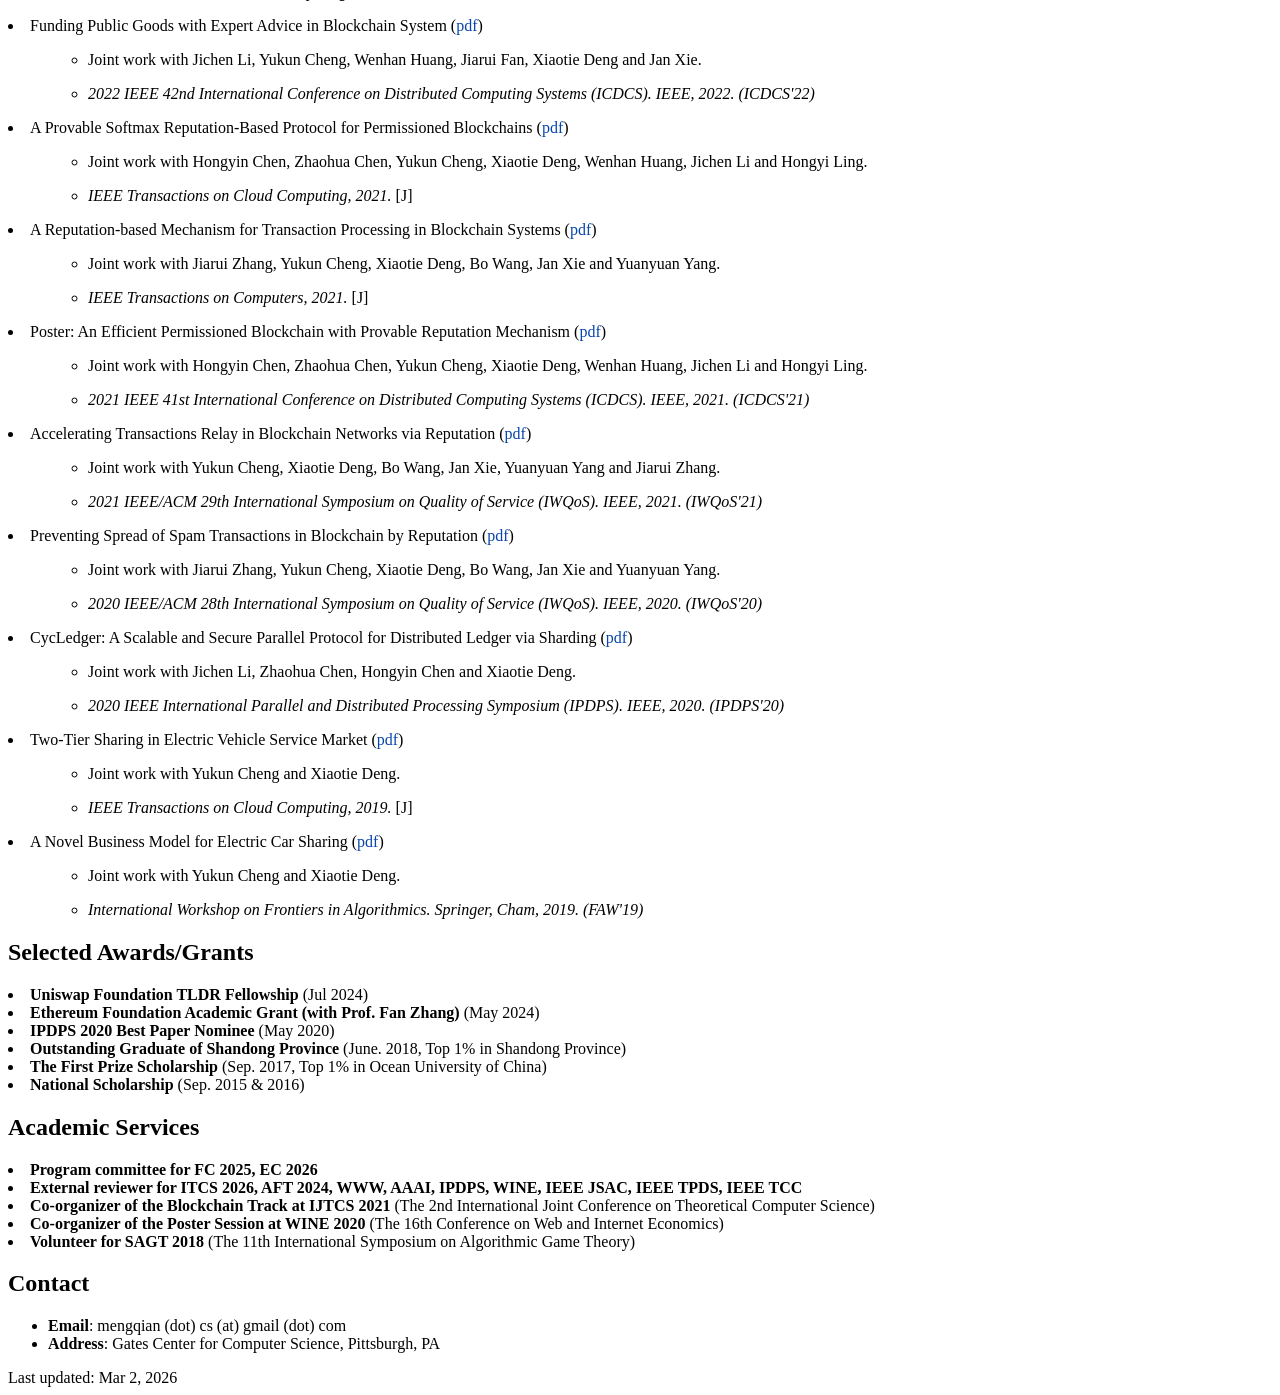
==== commit 9c8bb7ec: "Update index.html" ====
--- a/index.html
+++ b/index.html
@@ -29,8 +29,8 @@
 <br/>
 <br/>
 <br/>
-<br/>
-<div style="
+
+<!-- <div style="
   background: #fff8db;
   border-left: 6px solid #f4c542;
   padding: 16px 20px;
@@ -44,9 +44,13 @@
   <b><a href="https://x.com/0xMengqian" target="_blank">@0xMengqian</a></b>.
   Please ignore and report any others. Thanks!
 </div>
-
+ -->
 
 <h2>News</h2>
+
+<li class="title">Excited to join the program committee for <a href="https://ec26.sigecom.org/" target="_blank" style="color: DodgerBlue">EC 2026</a>! <font color="#808080">(Jan 20, 2026)</font></li>
+<li class="title">Super excited to join CMU! <font color="#808080">(Dec 1, 2025)</font></li>
+<li class="title">My paper <a href="https://fc26.ifca.ai/preproceedings/216.pdf" target="_blank" style="color: DodgerBlue"><i>A Trilemma in AMM Mechanism Design</i></a> has been accepted by FC 2026 <font color="#808080">(Nov 24, 2025)</font></li>
 <li class="title">My paper <a href="https://mengqian-zhang.github.io/papers/batch.pdf" target="_blank" style="color: DodgerBlue"><i>MEV in batch auctions</i></a> has been accepted by EC 2025! <font color="#808080">(May 13, 2025)</font></li>
 <li class="title">Excited to join the program committee for <a href="https://fc25.ifca.ai/index.html" target="_blank" style="color: DodgerBlue">FC 2025</a>! <font color="#808080">(Sep 13, 2024)</font></li>
 <li class="title">Honored to be selected as the <a href="https://www.thelatestindefi.org/fellowships" target="_blank" style="color: DodgerBlue">TLDR Fellow</a>! <font color="#808080">(Jul 9, 2024)</font></li>
@@ -54,19 +58,30 @@
 
 
 <h2>Manuscripts</h2>
+
+<li class="title"> Boost+: Equitable, Incentive-Compatible Block Building (<a href="https://arxiv.org/abs/2602.04007" target="_blank">arXiv</a>) </li>
+<ul><ul><li>Joint work with Sen Yang, Kartik Nayak, and Fan Zhang.</li></ul></ul>
+
 <li class="title"> Shill Bidding in MEV-Boost Auctions </li>
-<ul><ul><li>Joint work with Yuhao Li, Sen Yang, Thomas Thiery, and Fan Zhang.</li></ul></ul>
+<ul><ul><li>Joint work with Sen Yang, Thomas Thiery, and Fan Zhang.</li></ul></ul>
+
+
+<!-- 
+<li class="title"> SoK: Play-to-Earn Projects (<a href="https://arxiv.org/abs/2211.01000" target="_blank">arXiv</a>)</li>
+<ul><ul><li>Joint work with Jingfan Yu, Xi Chen and Zhixuan Fang.</li></ul></ul>
+ -->
+
+<h2>Publications</h2>
+<li class="title"> A Trilemma in AMM Mechanism Design (<a href="https://fc26.ifca.ai/preproceedings/216.pdf" target="_blank">pdf</a>)</li></li>
+<ul><ul><li>Joint work with Yuhao Li, and Elaine Shi.</li></ul></ul>
+<ul><ul><li><i>Financial Cryptography and Data Security 2026 (FC'26)</i></li></ul></ul>
 
 
 <li class="title"> RediSwap: MEV Redistribution Mechanism for CFMMs (<a href="https://arxiv.org/abs/2410.18434" target="_blank">arXiv</a>)</li>
 <ul><ul><li>Joint work with Sen Yang and Fan Zhang.</li></ul></ul>
+<ul><ul><li><i>The 2025 ACM CCS Workshop on Decentralized Finance and Security (DeFi'25)</i></li></ul></ul>
 
 
-<li class="title"> SoK: Play-to-Earn Projects (<a href="https://arxiv.org/abs/2211.01000" target="_blank">arXiv</a>)</li>
-<ul><ul><li>Joint work with Jingfan Yu, Xi Chen and Zhixuan Fang.</li></ul></ul>
-
-
-<h2>Publications</h2>
 <li class="title"> Maximal Extractable Value in Batch Auctions (<a href="https://mengqian-zhang.github.io/papers/batch.pdf" target="_blank">pdf</a>)</li></li>
 <ul><ul><li>Joint work with Yuhao Li, Xinyuan (Xyn) Sun, Elynn Chen, and Xi Chen.</li></ul></ul>
 <ul><ul><li><i>The Twenty-Sixth ACM Conference on Economics and Computation (EC'25)</i></li></ul></ul>
@@ -74,7 +89,7 @@
 
 <li class="title"> MEV Makes Everyone Happy under Greedy Sequencing Rule (<a href="https://arxiv.org/abs/2309.12640" target="_blank">arXiv</a>)</li>
 <ul><ul><li>Joint work with Yuhao Li, Jichen Li, Elynn Chen, Xi Chen and Xiaotie Deng.</li></ul></ul>
-<ul><ul><li><i>The 2023 ACM CCS Workshop on Decentralized Finance and Security (DeFi). ACM, 2023. (DeFi'23)</i></li></ul></ul>
+<ul><ul><li><i>The 2023 ACM CCS Workshop on Decentralized Finance and Security (DeFi'23)</i></li></ul></ul>
 
 
 <li class="title"> Insightful Mining Equilibria (<a href="https://arxiv.org/abs/2202.08466" target="_blank">arXiv</a>, <a href="https://link.springer.com/chapter/10.1007/978-3-031-22832-2_2" target="_blank">WINE</a>)</li>
@@ -139,9 +154,9 @@
 
 <h2>Academic Services</h2>
 
-<li class="title"> <b>Program committee for FC 2025</b> </li>
+<li class="title"> <b>Program committee for FC 2025, EC 2026</b> </li>
 
-<li class="title"> <b>External reviewer for AFT 2024, WWW, AAAI, IPDPS, WINE, IEEE JSAC, IEEE TPDS, IEEE TCC</b> </li>
+<li class="title"> <b>External reviewer for ITCS 2026, AFT 2024, WWW, AAAI, IPDPS, WINE, IEEE JSAC, IEEE TPDS, IEEE TCC</b> </li>
 
 <li class="title">  <b>Co-organizer of the Blockchain Track at IJTCS 2021</b> (The 2nd International Joint Conference on Theoretical Computer Science) </li>
 
@@ -153,13 +168,13 @@
 <h2>Contact</h2>
 <ul>
 <li><strong>Email</strong>: mengqian (dot) cs (at) gmail (dot) com</li>
-<li><strong>Address</strong>: 51 Prospect St, New Haven, CT</li>
+<li><strong>Address</strong>: Gates Center for Computer Science, Pittsburgh, PA</li>
 </ul>
 
 
 
 <div class="foot">
-Last updated: June 2, 2025
+Last updated: Mar 2, 2026
 </div>
 
 <script type="text/javascript" id="clustrmaps" src="//clustrmaps.com/map_v2.js?d=16tfP3bPDC6aysCmOXCq1OZwCvVATTSES0Q9c5bzpAk&cl=ffffff&w=0"></script>
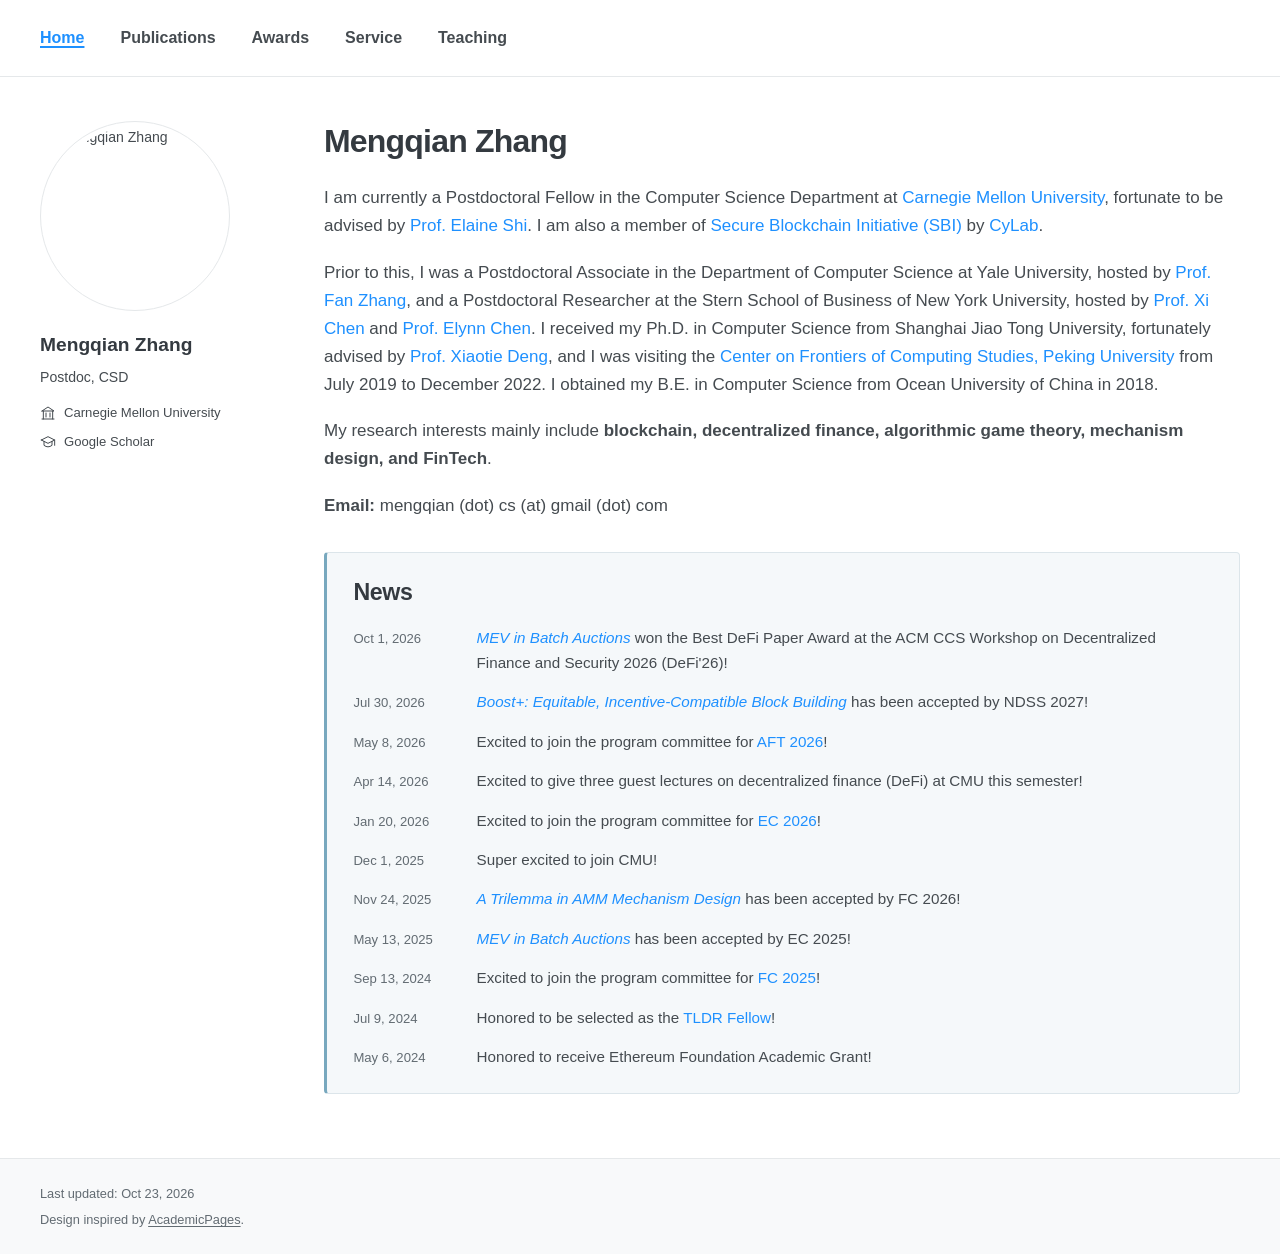
==== commit 1ef3c81e: "new template" ====
--- a/index.html
+++ b/index.html
@@ -1,182 +1,154 @@
-<html>
-<head>
-  <meta http-equiv="Content-Type" content="text/html; charset=UTF-8">
-  <title>Mengqian Zhang's Homepage</title>
-  <link rel="stylesheet" href="./files/main.css" type="text/css">
-  <style>
-      a {
-        text-decoration: none;
-        color: #0645ad;  
-      }
-
-      a:hover {
-        text-decoration: underline;
-      }
-  </style>
-</head>
-
-
-<body>
-<h1>Mengqian Zhang</h1>
-<div class="introimage"><img src="./files/mengqian.jpg" width="230" height="230" alt="Mengqian Zhang"></div>
-
-<p style="margin-left:200pt">I am currently a Postdoctoral Fellow in the Computer Science Department at <a href="https://www.cmu.edu/" target="_blank"><font color="#C41230">Carnegie Mellon University</font></a>, fortunate to be advised by <a href="https://elaineshi.com/" target="_blank">Prof. Elaine Shi</a>. I am also a member of <a href="https://www.cylab.cmu.edu/research/blockchain/" target="_blank">Secure Blockchain Initiative (SBI)</a> by <a href="https://www.cylab.cmu.edu/" target="_blank">CyLab</a>.</p>
-
-<p style="margin-left:200pt">Prior to this, I was a Postdoctoral Associate in the Department of Computer Science at <font color="#00356B">Yale University</font>, hosted by <a href="https://www.fanzhang.me/" target="_blank">Prof. Fan Zhang</a>, and a Postdoctoral Researcher at the Stern School of Business of <font color="#57068c">New York University</font>, hosted by <a href="https://pages.stern.nyu.edu/~xchen3/" target="_blank">Prof. Xi Chen</a> and <a href="https://elynncc.github.io/" target="_blank">Prof. Elynn Chen</a>. I received my Ph.D. in Computer Science from Shanghai Jiao Tong University, fortunately advised by <a href="https://cfcs.pku.edu.cn/english/people/faculty/xiaotiedeng/" target="_blank">Prof. Xiaotie Deng</a>, and I was visiting the <a href="https://cfcs.pku.edu.cn/english/index.htm" target="_blank">Center on Frontiers of Computing Studies, Peking University</a> from July 2019 to December 2022.</p>
-<p style="margin-left:200pt">My research interests mainly include <b>blockchain, algorithmic game theory, decentralized finance, and FinTech</b>.</p>
-
-<br/>
-<br/>
-<br/>
-<br/>
-
-<!-- <div style="
-  background: #fff8db;
-  border-left: 6px solid #f4c542;
-  padding: 16px 20px;
-  margin: 20px 0;
-  border-radius: 6px;
-  font-size: 18px;
-  line-height: 1.6;
-">
-  <strong style="font-size: 20px;">⚠️ Notice about Twitter/X</strong><br>
-  Someone is impersonating me on Twitter/X. Please be aware that my only official account is 
-  <b><a href="https://x.com/0xMengqian" target="_blank">@0xMengqian</a></b>.
-  Please ignore and report any others. Thanks!
-</div>
- -->
-
-<h2>News</h2>
-
-<li class="title">Excited to join the program committee for <a href="https://ec26.sigecom.org/" target="_blank" style="color: DodgerBlue">EC 2026</a>! <font color="#808080">(Jan 20, 2026)</font></li>
-<li class="title">Super excited to join CMU! <font color="#808080">(Dec 1, 2025)</font></li>
-<li class="title">My paper <a href="https://fc26.ifca.ai/preproceedings/216.pdf" target="_blank" style="color: DodgerBlue"><i>A Trilemma in AMM Mechanism Design</i></a> has been accepted by FC 2026 <font color="#808080">(Nov 24, 2025)</font></li>
-<li class="title">My paper <a href="https://mengqian-zhang.github.io/papers/batch.pdf" target="_blank" style="color: DodgerBlue"><i>MEV in batch auctions</i></a> has been accepted by EC 2025! <font color="#808080">(May 13, 2025)</font></li>
-<li class="title">Excited to join the program committee for <a href="https://fc25.ifca.ai/index.html" target="_blank" style="color: DodgerBlue">FC 2025</a>! <font color="#808080">(Sep 13, 2024)</font></li>
-<li class="title">Honored to be selected as the <a href="https://www.thelatestindefi.org/fellowships" target="_blank" style="color: DodgerBlue">TLDR Fellow</a>! <font color="#808080">(Jul 9, 2024)</font></li>
-<li class="title">Honored to receive Ethereum Foundation Academic Grant! <font color="#808080">(May 6, 2024)</font></li>
-
-
-<h2>Manuscripts</h2>
-
-<li class="title"> Boost+: Equitable, Incentive-Compatible Block Building (<a href="https://arxiv.org/abs/2602.04007" target="_blank">arXiv</a>) </li>
-<ul><ul><li>Joint work with Sen Yang, Kartik Nayak, and Fan Zhang.</li></ul></ul>
-
-<li class="title"> Shill Bidding in MEV-Boost Auctions </li>
-<ul><ul><li>Joint work with Sen Yang, Thomas Thiery, and Fan Zhang.</li></ul></ul>
-
-
-<!-- 
-<li class="title"> SoK: Play-to-Earn Projects (<a href="https://arxiv.org/abs/2211.01000" target="_blank">arXiv</a>)</li>
-<ul><ul><li>Joint work with Jingfan Yu, Xi Chen and Zhixuan Fang.</li></ul></ul>
- -->
-
-<h2>Publications</h2>
-<li class="title"> A Trilemma in AMM Mechanism Design (<a href="https://fc26.ifca.ai/preproceedings/216.pdf" target="_blank">pdf</a>)</li></li>
-<ul><ul><li>Joint work with Yuhao Li, and Elaine Shi.</li></ul></ul>
-<ul><ul><li><i>Financial Cryptography and Data Security 2026 (FC'26)</i></li></ul></ul>
-
-
-<li class="title"> RediSwap: MEV Redistribution Mechanism for CFMMs (<a href="https://arxiv.org/abs/2410.18434" target="_blank">arXiv</a>)</li>
-<ul><ul><li>Joint work with Sen Yang and Fan Zhang.</li></ul></ul>
-<ul><ul><li><i>The 2025 ACM CCS Workshop on Decentralized Finance and Security (DeFi'25)</i></li></ul></ul>
-
-
-<li class="title"> Maximal Extractable Value in Batch Auctions (<a href="https://mengqian-zhang.github.io/papers/batch.pdf" target="_blank">pdf</a>)</li></li>
-<ul><ul><li>Joint work with Yuhao Li, Xinyuan (Xyn) Sun, Elynn Chen, and Xi Chen.</li></ul></ul>
-<ul><ul><li><i>The Twenty-Sixth ACM Conference on Economics and Computation (EC'25)</i></li></ul></ul>
-
-
-<li class="title"> MEV Makes Everyone Happy under Greedy Sequencing Rule (<a href="https://arxiv.org/abs/2309.12640" target="_blank">arXiv</a>)</li>
-<ul><ul><li>Joint work with Yuhao Li, Jichen Li, Elynn Chen, Xi Chen and Xiaotie Deng.</li></ul></ul>
-<ul><ul><li><i>The 2023 ACM CCS Workshop on Decentralized Finance and Security (DeFi'23)</i></li></ul></ul>
-
-
-<li class="title"> Insightful Mining Equilibria (<a href="https://arxiv.org/abs/2202.08466" target="_blank">arXiv</a>, <a href="https://link.springer.com/chapter/10.1007/978-3-031-22832-2_2" target="_blank">WINE</a>)</li>
-<ul><ul><li>Joint work with Yuhao Li, Jichen Li, Chaozhe Kong and Xiaotie Deng.</li></ul></ul>
-<ul><ul><li><i>The 18th Conference on Web and Internet Economics (WINE). Springer, 2022. (WINE'22)</i></li></ul></ul>
-
-<li class="title"> An Efficient and Robust Committee Structure for Sharding Blockchain (<a href="https://arxiv.org/abs/2112.15322" target="_blank">arXiv</a>, <a href="https://ieeexplore.ieee.org/document/9931932" target="_blank">pdf</a>)</li>
-<ul><ul><li>Joint work with Jichen Li, Zhaohua Chen, Hongyin Chen and Xiaotie Deng.</li></ul></ul>
-<ul><ul><li><i> IEEE Transactions on Cloud Computing, 2022.</i> [J]</li></ul></ul>
-
-<li class="title">Funding Public Goods with Expert Advice in Blockchain System (<a href="https://ieeexplore.ieee.org/document/9912199" target="_blank">pdf</a>) </li>
-<ul><ul><li>Joint work with Jichen Li, Yukun Cheng, Wenhan Huang, Jiarui Fan, Xiaotie Deng and Jan Xie.</li></ul></ul>
-<ul><ul><li><i>2022 IEEE 42nd International Conference on Distributed Computing Systems (ICDCS). IEEE, 2022. (ICDCS'22)</i></li></ul></ul>
-
-
-<li class="title">A Provable Softmax Reputation-Based Protocol for Permissioned Blockchains (<a href="https://ieeexplore.ieee.org/document/9626619" target="_blank">pdf</a>)</li>
-<ul><ul><li>Joint work with Hongyin Chen, Zhaohua Chen, Yukun Cheng, Xiaotie Deng, Wenhan Huang, Jichen Li and Hongyi Ling.</li></ul></ul>
-<ul><ul><li><i> IEEE Transactions on Cloud Computing, 2021.</i> [J]</li></ul></ul>
- 
-<li class="title">A Reputation-based Mechanism for Transaction Processing in Blockchain Systems (<a href="https://ieeexplore.ieee.org/abstract/document/9625746" target="_blank">pdf</a>) </li>
-<ul><ul><li>Joint work with Jiarui Zhang, Yukun Cheng, Xiaotie Deng, Bo Wang, Jan Xie and Yuanyuan Yang.</li></ul></ul>
-<ul><ul><li><i> IEEE Transactions on Computers, 2021.</i> [J]</li></ul></ul>
- 
-<li class="title">Poster: An Efficient Permissioned Blockchain with Provable Reputation Mechanism (<a href="https://ieeexplore.ieee.org/document/9546418" target="_blank">pdf</a>) </li>
-<ul><ul><li>Joint work with Hongyin Chen, Zhaohua Chen, Yukun Cheng, Xiaotie Deng, Wenhan Huang, Jichen Li and Hongyi Ling.</li></ul></ul>
-<ul><ul><li><i>2021 IEEE 41st International Conference on Distributed Computing Systems (ICDCS). IEEE, 2021. (ICDCS'21)</i></li></ul></ul>
- 
-<li class="title"> Accelerating Transactions Relay in Blockchain Networks via Reputation (<a href="https://ieeexplore.ieee.org/document/9521324" target="_blank">pdf</a>) </li>
-<ul><ul><li>Joint work with Yukun Cheng, Xiaotie Deng, Bo Wang, Jan Xie, Yuanyuan Yang and Jiarui Zhang.</li></ul></ul>
-<ul><ul><li><i>2021 IEEE/ACM 29th International Symposium on Quality of Service (IWQoS). IEEE, 2021. (IWQoS'21)</i></li></ul></ul>
- 
-<li class="title"> Preventing Spread of Spam Transactions in Blockchain by Reputation (<a href="https://ieeexplore.ieee.org/abstract/document/9213029" target="_blank">pdf</a>)</li>
-<ul><ul><li>Joint work with Jiarui Zhang, Yukun Cheng, Xiaotie Deng, Bo Wang, Jan Xie and Yuanyuan Yang.</li></ul></ul>
-<ul><ul><li><i>2020 IEEE/ACM 28th International Symposium on Quality of Service (IWQoS). IEEE, 2020. (IWQoS'20)</i></li></ul></ul>
-
-<li class="title"> CycLedger: A Scalable and Secure Parallel Protocol for Distributed Ledger via Sharding (<a href="https://ieeexplore.ieee.org/abstract/document/9139886" target="_blank">pdf</a>)</li>
-<ul><ul><li>Joint work with Jichen Li, Zhaohua Chen, Hongyin Chen and Xiaotie Deng.</li></ul></ul>
-<ul><ul><li><i>2020 IEEE International Parallel and Distributed Processing Symposium (IPDPS). IEEE, 2020. (IPDPS'20)</i></li></ul></ul>
-
-<li class="title"> Two-Tier Sharing in Electric Vehicle Service Market (<a href="https://ieeexplore.ieee.org/document/8839079" target="_blank">pdf</a>)</li>
-<ul><ul><li>Joint work with Yukun Cheng and Xiaotie Deng.</li></ul></ul>
-<ul><ul><li><i> IEEE Transactions on Cloud Computing, 2019.</i> [J]</li></ul></ul>
-
-<li class="title"> A Novel Business Model for Electric Car Sharing (<a href="https://link.springer.com/chapter/10.1007/978-3-030-18126-0_7" target="_blank">pdf</a>)</li>
-<ul><ul><li>Joint work with Yukun Cheng and Xiaotie Deng.</li></ul></ul>
-<ul><ul><li><i>International Workshop on Frontiers in Algorithmics. Springer, Cham, 2019. (FAW'19)</i></li></ul></ul>
-
-
-<h2>Selected Awards/Grants</h2>
-<li class="title"> <b>Uniswap Foundation TLDR Fellowship</b> (Jul 2024) </li>
-
-<li class="title"> <b>Ethereum Foundation Academic Grant (with Prof. Fan Zhang)</b> (May 2024) </li>
-
-<li class="title"> <b>IPDPS 2020 Best Paper Nominee</b> (May 2020) </li>
-
-<li class="title"> <b>Outstanding Graduate of Shandong Province</b> (June. 2018, Top 1% in Shandong Province) </li>
-
-<li class="title"> <b>The First Prize Scholarship</b> (Sep. 2017, Top 1% in Ocean University of China) </li>
-
-<li class="title"> <b>National Scholarship</b> (Sep. 2015 & 2016) </li>
-
-
-<h2>Academic Services</h2>
-
-<li class="title"> <b>Program committee for FC 2025, EC 2026</b> </li>
-
-<li class="title"> <b>External reviewer for ITCS 2026, AFT 2024, WWW, AAAI, IPDPS, WINE, IEEE JSAC, IEEE TPDS, IEEE TCC</b> </li>
-
-<li class="title">  <b>Co-organizer of the Blockchain Track at IJTCS 2021</b> (The 2nd International Joint Conference on Theoretical Computer Science) </li>
-
-<li class="title">  <b>Co-organizer of the Poster Session at WINE 2020</b> (The 16th Conference on Web and Internet Economics) </li>
-
-<li class="title">  <b>Volunteer for SAGT 2018</b> (The 11th International Symposium on Algorithmic Game Theory) </li>
-
-
-<h2>Contact</h2>
-<ul>
-<li><strong>Email</strong>: mengqian (dot) cs (at) gmail (dot) com</li>
-<li><strong>Address</strong>: Gates Center for Computer Science, Pittsburgh, PA</li>
-</ul>
-
-
-
-<div class="foot">
-Last updated: Mar 2, 2026
-</div>
-
-<script type="text/javascript" id="clustrmaps" src="//clustrmaps.com/map_v2.js?d=16tfP3bPDC6aysCmOXCq1OZwCvVATTSES0Q9c5bzpAk&cl=ffffff&w=0"></script>
-
-</body></html>
+<!doctype html>
+<html lang="en">
+<head>
+  <meta charset="utf-8">
+  <meta name="viewport" content="width=device-width, initial-scale=1">
+  <meta name="description" content="Mengqian Zhang, Postdoctoral Fellow at Carnegie Mellon University. Research in blockchain, algorithmic game theory, decentralized finance, and FinTech.">
+  <title>Mengqian Zhang's Homepage</title>
+  <link rel="stylesheet" href="./files/main.css">
+  <script src="./files/local-navigation.js" defer></script>
+  <script src="./files/news.js" defer></script>
+</head>
+<body>
+  <a class="skip-link" href="#main-content">Skip to content</a>
+
+  <header class="site-header">
+    <nav class="site-nav" aria-label="Main navigation">
+      <ul>
+        <li><a href="./" aria-current="page">Home</a></li>
+        <li><a href="./papers.html">Publications</a></li>
+        <li><a href="./awards.html">Awards</a></li>
+        <li><a href="./service.html">Service</a></li>
+        <li><a href="./teaching.html">Teaching</a></li>
+      </ul>
+    </nav>
+  </header>
+
+  <div class="page-layout">
+    <aside class="profile" aria-label="Profile">
+      <img class="profile-photo" src="./files/mengqian.jpg" width="190" height="190" alt="Mengqian Zhang">
+      <div class="profile-details">
+        <p class="profile-name">Mengqian Zhang</p>
+        <p class="profile-role">Postdoc, CSD</p>
+        <ul class="profile-links">
+          <li>
+            <a href="https://www.cmu.edu/" target="_blank" rel="noopener noreferrer">
+              <svg viewBox="0 0 24 24" fill="none" stroke="currentColor" stroke-width="1.5" stroke-linecap="round" stroke-linejoin="round" aria-hidden="true" focusable="false">
+                <path d="M3 21h18M5 21V9m14 12V9M3 9h18L12 3 3 9Zm6 3v6m6-6v6"/>
+              </svg>
+              <span>Carnegie Mellon University</span>
+            </a>
+          </li>
+          <li>
+            <a href="https://scholar.google.com/citations?user=VHU25HcAAAAJ" target="_blank" rel="noopener noreferrer">
+              <svg viewBox="0 0 24 24" fill="none" stroke="currentColor" stroke-width="1.5" stroke-linecap="round" stroke-linejoin="round" aria-hidden="true" focusable="false">
+                <path d="m2 9 10-5 10 5-10 5L2 9Zm4 2v6c4 3 8 3 12 0v-6m4-2v8"/>
+              </svg>
+              <span>Google Scholar</span>
+            </a>
+          </li>
+        </ul>
+      </div>
+    </aside>
+
+    <main id="main-content" tabindex="-1">
+      <section id="home" class="biography" aria-labelledby="home-heading">
+        <h1 id="home-heading">Mengqian Zhang</h1>
+        <p>I am currently a Postdoctoral Fellow in the Computer Science Department at <a href="https://www.cmu.edu/" target="_blank" rel="noopener noreferrer">Carnegie Mellon University</a>, fortunate to be advised by <a href="https://elaineshi.com/" target="_blank" rel="noopener noreferrer">Prof. Elaine Shi</a>. I am also a member of <a href="https://www.cylab.cmu.edu/research/blockchain/" target="_blank" rel="noopener noreferrer">Secure Blockchain Initiative (SBI)</a> by <a href="https://www.cylab.cmu.edu/" target="_blank" rel="noopener noreferrer">CyLab</a>.</p>
+        <p>Prior to this, I was a Postdoctoral Associate in the Department of Computer Science at Yale University, hosted by <a href="https://www.fanzhang.me/" target="_blank" rel="noopener noreferrer">Prof. Fan Zhang</a>, and a Postdoctoral Researcher at the Stern School of Business of New York University, hosted by <a href="https://pages.stern.nyu.edu/~xchen3/" target="_blank" rel="noopener noreferrer">Prof. Xi Chen</a> and <a href="https://elynncc.github.io/" target="_blank" rel="noopener noreferrer">Prof. Elynn Chen</a>. I received my Ph.D. in Computer Science from Shanghai Jiao Tong University, fortunately advised by <a href="https://cfcs.pku.edu.cn/english/people/faculty/xiaotiedeng/" target="_blank" rel="noopener noreferrer">Prof. Xiaotie Deng</a>, and I was visiting the <a href="https://cfcs.pku.edu.cn/english/index.htm" target="_blank" rel="noopener noreferrer">Center on Frontiers of Computing Studies, Peking University</a> from July 2019 to December 2022.
+          I obtained my B.E. in Computer Science from Ocean University of China in 2018.</p>
+        <p>My research interests mainly include <b>blockchain, decentralized finance, algorithmic game theory, mechanism design, and FinTech</b>.</p>
+        <p><strong>Email:</strong> mengqian (dot) cs (at) gmail (dot) com</p>
+      </section>
+
+      <!-- <div style="
+  background: #fff8db;
+  border-left: 6px solid #f4c542;
+  padding: 16px 20px;
+  margin: 20px 0;
+  border-radius: 6px;
+  font-size: 18px;
+  line-height: 1.6;
+">
+  <strong style="font-size: 20px;">⚠️ Notice about Twitter/X</strong><br>
+  Someone is impersonating me on Twitter/X. Please be aware that my only official account is
+  <b><a href="https://x.com/0xMengqian" target="_blank">@0xMengqian</a></b>.
+  Please ignore and report any others. Thanks!
+</div>
+ -->
+
+      <section id="news" class="news-box" aria-labelledby="news-heading">
+        <h2 id="news-heading">News</h2>
+        <!-- Add new announcements at the top, newest first. The latest 11 are shown by default. -->
+        <ul id="news-list" class="news-list">
+          <li>
+            <time datetime="2026-10-01">Oct 1, 2026</time>
+            <div><a href="http://mengqianzhang.me/papers/ec2025-batch.pdf" target="_blank" rel="noopener noreferrer"><i>MEV in Batch Auctions</i></a> won the Best DeFi Paper Award at the ACM CCS Workshop on Decentralized Finance and Security 2026 (DeFi'26)!</div>
+          </li>
+          <li>
+            <time datetime="2026-07-30">Jul 30, 2026</time>
+            <div><a href="https://arxiv.org/abs/2602.04007" target="_blank" rel="noopener noreferrer"><i>Boost+: Equitable, Incentive-Compatible Block Building</i></a> has been accepted by NDSS 2027!</div>
+          </li>
+          <li>
+            <time datetime="2026-05-08">May 8, 2026</time>
+            <div>Excited to join the program committee for <a href="https://aft.ifca.ai/aft26/index.html" target="_blank" rel="noopener noreferrer">AFT 2026</a>!</div>
+          </li>
+          <li>
+            <time datetime="2026-04-14">Apr 14, 2026</time>
+            <div>Excited to give three guest lectures on decentralized finance (DeFi) at CMU this semester!</div>
+          </li>
+          <li>
+            <time datetime="2026-01-20">Jan 20, 2026</time>
+            <div>Excited to join the program committee for <a href="https://ec26.sigecom.org/" target="_blank" rel="noopener noreferrer">EC 2026</a>!</div>
+          </li>
+          <li>
+            <time datetime="2025-12-01">Dec 1, 2025</time>
+            <div>Super excited to join CMU!</div>
+          </li>
+          <li>
+            <time datetime="2025-11-24">Nov 24, 2025</time>
+            <div><a href="https://arxiv.org/pdf/2605.27602" target="_blank" rel="noopener noreferrer"><i>A Trilemma in AMM Mechanism Design</i></a> has been accepted by FC 2026!</div>
+          </li>
+          <li>
+            <time datetime="2025-05-13">May 13, 2025</time>
+            <div><a href="http://mengqianzhang.me/papers/ec2025-batch.pdf" target="_blank" rel="noopener noreferrer"><i>MEV in Batch Auctions</i></a> has been accepted by EC 2025!</div>
+          </li>
+          <li>
+            <time datetime="2024-09-13">Sep 13, 2024</time>
+            <div>Excited to join the program committee for <a href="https://fc25.ifca.ai/index.html" target="_blank" rel="noopener noreferrer">FC 2025</a>!</div>
+          </li>
+          <li>
+            <time datetime="2024-07-09">Jul 9, 2024</time>
+            <div>Honored to be selected as the <a href="https://www.thelatestindefi.org/fellowships" target="_blank" rel="noopener noreferrer">TLDR Fellow</a>!</div>
+          </li>
+          <li>
+            <time datetime="2024-05-06">May 6, 2024</time>
+            <div>Honored to receive Ethereum Foundation Academic Grant!</div>
+          </li>
+        </ul>
+        <button class="news-toggle" type="button" aria-expanded="false" aria-controls="news-list" hidden>Show all news</button>
+      </section>
+    </main>
+  </div>
+
+  <footer class="site-footer">
+    <div class="footer-inner">
+      <div>Last updated: <time datetime="2026-10-23">Oct 23, 2026</time></div>
+      <div class="footer-credit">Design inspired by <a href="https://academicpages.github.io/" target="_blank" rel="noopener noreferrer">AcademicPages</a>.</div>
+    </div>
+  </footer>
+
+<script type="text/javascript">
+var sc_project=13351904;
+var sc_invisible=1;
+var sc_security="fe850d3d";
+</script>
+<script type="text/javascript"
+src="https://www.statcounter.com/counter/counter.js" async></script>
+<noscript><div class="statcounter"><a title="Web Analytics Made Easy -
+Statcounter" href="https://statcounter.com/" target="_blank" rel="noopener noreferrer"><img
+class="statcounter" src="https://c.statcounter.com/13351904/0/fe850d3d/1/"
+alt="Web Analytics Made Easy - Statcounter"
+referrerPolicy="no-referrer-when-downgrade"></a></div></noscript>
+</body>
+</html>
--- a/files/main.css
+++ b/files/main.css
@@ -0,0 +1,462 @@
+:root {
+  color-scheme: light;
+  --text: #454b50;
+  --muted: #626b72;
+  --link: #1E90FF;
+  --line: #e5e8ea;
+  --news-background: #f5f8fa;
+}
+
+* {
+  box-sizing: border-box;
+}
+
+html {
+  scroll-padding-top: 1.5rem;
+}
+
+body {
+  display: flex;
+  flex-direction: column;
+  min-height: 100vh;
+  min-height: 100dvh;
+  margin: 0;
+  background: #fff;
+  color: var(--text);
+  font: 17px/1.65 -apple-system, BlinkMacSystemFont, "Segoe UI", Arial, sans-serif;
+  -webkit-text-size-adjust: 100%;
+}
+
+a {
+  color: var(--link);
+  text-decoration: none;
+  text-underline-offset: 0.18em;
+}
+
+a:hover {
+  text-decoration: underline;
+}
+
+a:focus-visible {
+  outline: 2px solid var(--link);
+  outline-offset: 4px;
+  border-radius: 2px;
+}
+
+p {
+  margin: 0 0 1.15rem;
+}
+
+h1,
+h2,
+h3 {
+  color: #343a40;
+  line-height: 1.3;
+}
+
+h1 {
+  margin: 0 0 1.35rem;
+  font-size: 2rem;
+  letter-spacing: -0.025em;
+}
+
+h2 {
+  margin: 0 0 1.25rem;
+  font-size: 1.45rem;
+  letter-spacing: -0.015em;
+}
+
+.skip-link {
+  position: absolute;
+  top: -5rem;
+  left: 1rem;
+  z-index: 1;
+  padding: 0.6rem 1rem;
+  background: #fff;
+  border: 1px solid var(--link);
+}
+
+.skip-link:focus {
+  top: 0.75rem;
+}
+
+.site-header {
+  border-bottom: 1px solid var(--line);
+}
+
+.site-nav,
+.page-layout,
+.footer-inner {
+  width: min(100% - 4rem, 1200px);
+  margin-inline: auto;
+}
+
+.site-nav ul {
+  display: flex;
+  flex-wrap: wrap;
+  gap: 0.5rem 2.25rem;
+  margin: 0;
+  padding: 1.3rem 0;
+  list-style: none;
+}
+
+.site-nav a {
+  display: inline-block;
+  padding: 0.25rem 0;
+  color: var(--text);
+  font-size: 1rem;
+  font-weight: 600;
+}
+
+.site-nav a:hover {
+  color: var(--link);
+}
+
+.site-nav a[aria-current="page"] {
+  color: var(--link);
+  text-decoration: underline;
+  text-decoration-thickness: 2px;
+}
+
+.page-layout {
+  display: grid;
+  grid-template-columns: 220px minmax(0, 1fr);
+  align-items: start;
+  gap: 4rem;
+  padding-block: 2.75rem 4rem;
+}
+
+.profile {
+  font-size: 0.88rem;
+  line-height: 1.55;
+}
+
+.profile-photo {
+  display: block;
+  width: 190px;
+  height: 190px;
+  max-width: 100%;
+  margin-bottom: 1.2rem;
+  padding: 5px;
+  border: 1px solid var(--line);
+  border-radius: 50%;
+  object-fit: cover;
+}
+
+.profile-name {
+  margin-bottom: 0.45rem;
+  color: #343a40;
+  font-size: 1.2rem;
+  font-weight: 700;
+}
+
+.profile-role {
+  margin-bottom: 0.85rem;
+}
+
+.profile-links {
+  display: grid;
+  gap: 0.55rem;
+  margin: 0 0 1.5rem;
+  padding: 0;
+  list-style: none;
+  font-size: 0.82rem;
+}
+
+.profile-links a {
+  display: flex;
+  align-items: flex-start;
+  gap: 0.5rem;
+  color: var(--text);
+}
+
+.profile-links a:hover {
+  color: var(--link);
+}
+
+.profile-links svg {
+  flex: 0 0 1rem;
+  width: 1rem;
+  height: 1rem;
+  margin-top: 0.15rem;
+}
+
+.profile-links span {
+  min-width: 0;
+  overflow-wrap: anywhere;
+}
+
+.profile-contact {
+  padding-top: 1.15rem;
+  border-top: 1px solid var(--line);
+  color: var(--muted);
+  font-size: 0.82rem;
+}
+
+.profile-contact h2 {
+  margin-bottom: 0.85rem;
+  font-size: 0.95rem;
+}
+
+.profile-contact dl {
+  margin: 0;
+}
+
+.profile-contact dt {
+  margin-top: 0.85rem;
+  color: var(--text);
+  font-weight: 600;
+}
+
+.profile-contact dd {
+  margin: 0.2rem 0 0;
+}
+
+.profile-email {
+  overflow-wrap: anywhere;
+}
+
+main {
+  min-width: 0;
+  overflow-wrap: break-word;
+}
+
+.biography p:last-child {
+  margin-bottom: 0;
+}
+
+.news-box {
+  margin-top: 2rem;
+  padding: 1.5rem 1.65rem;
+  border: 1px solid #dce5ea;
+  border-left: 3px solid #78a8be;
+  border-radius: 4px;
+  background: var(--news-background);
+}
+
+.news-box h2 {
+  margin-bottom: 1.1rem;
+}
+
+.news-list {
+  display: grid;
+  gap: 0.9rem;
+  margin: 0;
+  padding: 0;
+  list-style: none;
+  font-size: 0.95rem;
+}
+
+.news-list li {
+  display: grid;
+  grid-template-columns: 6.7rem minmax(0, 1fr);
+  align-items: baseline;
+  gap: 0.25rem 1rem;
+}
+
+.news-list time {
+  color: var(--muted);
+  font-size: 0.82rem;
+  font-variant-numeric: tabular-nums;
+}
+
+.news-list li[hidden] {
+  display: none;
+}
+
+.news-toggle {
+  margin-top: 1.25rem;
+  padding: 0.45rem 0.8rem;
+  border: 0.5px solid #cdd1d4;
+  border-radius: 4px;
+  background: transparent;
+  color: var(--muted);
+  font: inherit;
+  font-size: 0.85rem;
+  cursor: pointer;
+}
+
+.news-toggle:hover {
+  background: #eef0f2;
+}
+
+.news-toggle:focus-visible {
+  outline: 2px solid var(--link);
+  outline-offset: 3px;
+}
+
+.content-section {
+  margin-top: 2.75rem;
+}
+
+.content-section:first-child {
+  margin-top: 0;
+}
+
+.content-section > h2 {
+  padding-bottom: 0.6rem;
+  border-bottom: 1px solid var(--line);
+}
+
+.teaching-course > h2 {
+  margin-bottom: 0.7rem;
+  padding-bottom: 0;
+  border-bottom: 0;
+  font-size: 1.1rem;
+  font-weight: 700;
+  line-height: 1.45;
+}
+
+.teaching-course > p {
+  line-height: 1.9;
+}
+
+.publication-list {
+  margin: 0;
+  padding: 0;
+  list-style: none;
+}
+
+.publication-list > li + li {
+  margin-top: 1.6rem;
+}
+
+.publication-list h3 {
+  margin: 0 0 0.4rem;
+  font-size: 1rem;
+  font-weight: 600;
+  line-height: 1.55;
+}
+
+.paper-authors,
+.paper-venue {
+  margin: 0.2rem 0 0;
+  font-size: 0.92rem;
+}
+
+.paper-authors {
+  color: var(--muted);
+}
+
+.detail-list {
+  margin: 0;
+  padding-left: 1.2rem;
+  font-size: 0.95rem;
+}
+
+.detail-list li {
+  padding-left: 0.2rem;
+}
+
+.detail-list li + li {
+  margin-top: 0.75rem;
+}
+
+.detail-list li::marker {
+  color: #7d8a92;
+}
+
+.site-footer {
+  margin-top: auto;
+  flex-shrink: 0;
+  padding: 1.5rem 0;
+  border-top: 1px solid var(--line);
+  background: #f8f9fa;
+  color: var(--muted);
+  font-size: 0.8rem;
+}
+
+.footer-credit {
+  margin-top: 0.3rem;
+}
+
+.footer-credit a {
+  color: inherit;
+  text-decoration: underline;
+}
+
+@media (max-width: 900px) {
+  .page-layout {
+    grid-template-columns: 190px minmax(0, 1fr);
+    gap: 2.25rem;
+  }
+}
+
+@media (max-width: 700px) {
+  body {
+    font-size: 16px;
+  }
+
+  .site-nav,
+  .page-layout,
+  .footer-inner {
+    width: calc(100% - 2.5rem);
+  }
+
+  .site-nav ul {
+    column-gap: 1.25rem;
+    padding-block: 0.85rem;
+  }
+
+  .site-nav a {
+    font-size: 0.9rem;
+  }
+
+  .page-layout {
+    grid-template-columns: minmax(0, 1fr);
+    gap: 2rem;
+    padding-top: 1.75rem;
+  }
+
+  .profile {
+    display: grid;
+    grid-template-columns: 110px minmax(0, 1fr);
+    gap: 1.25rem;
+    padding-bottom: 1.75rem;
+    border-bottom: 1px solid var(--line);
+  }
+
+  .profile-photo {
+    width: 110px;
+    height: 110px;
+    margin: 0;
+    padding: 3px;
+  }
+
+  .profile-role {
+    margin-bottom: 1rem;
+  }
+
+  .profile-contact {
+    padding-top: 0;
+    border-top: 0;
+  }
+
+  .profile-contact h2 {
+    margin-bottom: 0.5rem;
+  }
+
+  .profile-contact dt {
+    margin-top: 0.5rem;
+  }
+
+  h1 {
+    font-size: 1.8rem;
+  }
+
+  .news-box {
+    padding: 1.25rem;
+  }
+
+  .news-list li {
+    grid-template-columns: minmax(0, 1fr);
+    gap: 0.1rem;
+  }
+}
+
+@media (max-width: 380px) {
+  .profile {
+    grid-template-columns: minmax(0, 1fr);
+    gap: 1rem;
+  }
+}
